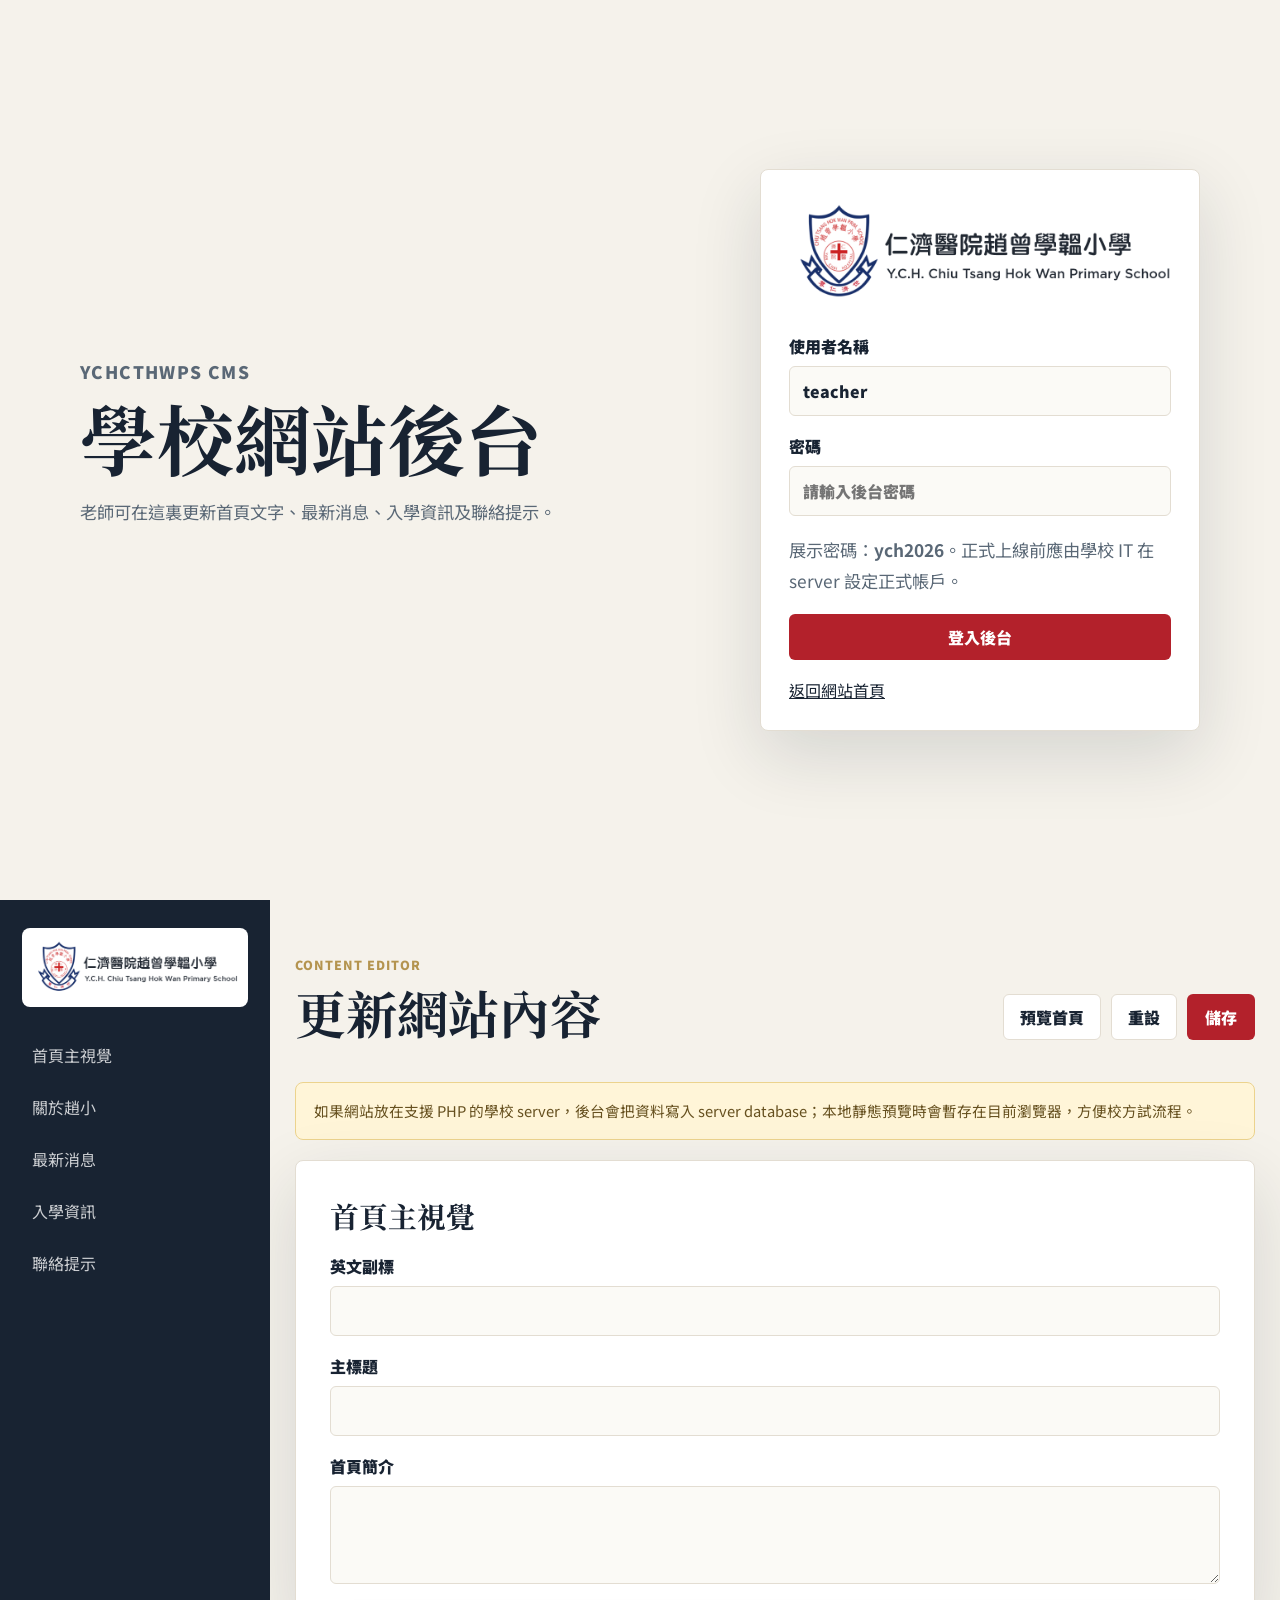
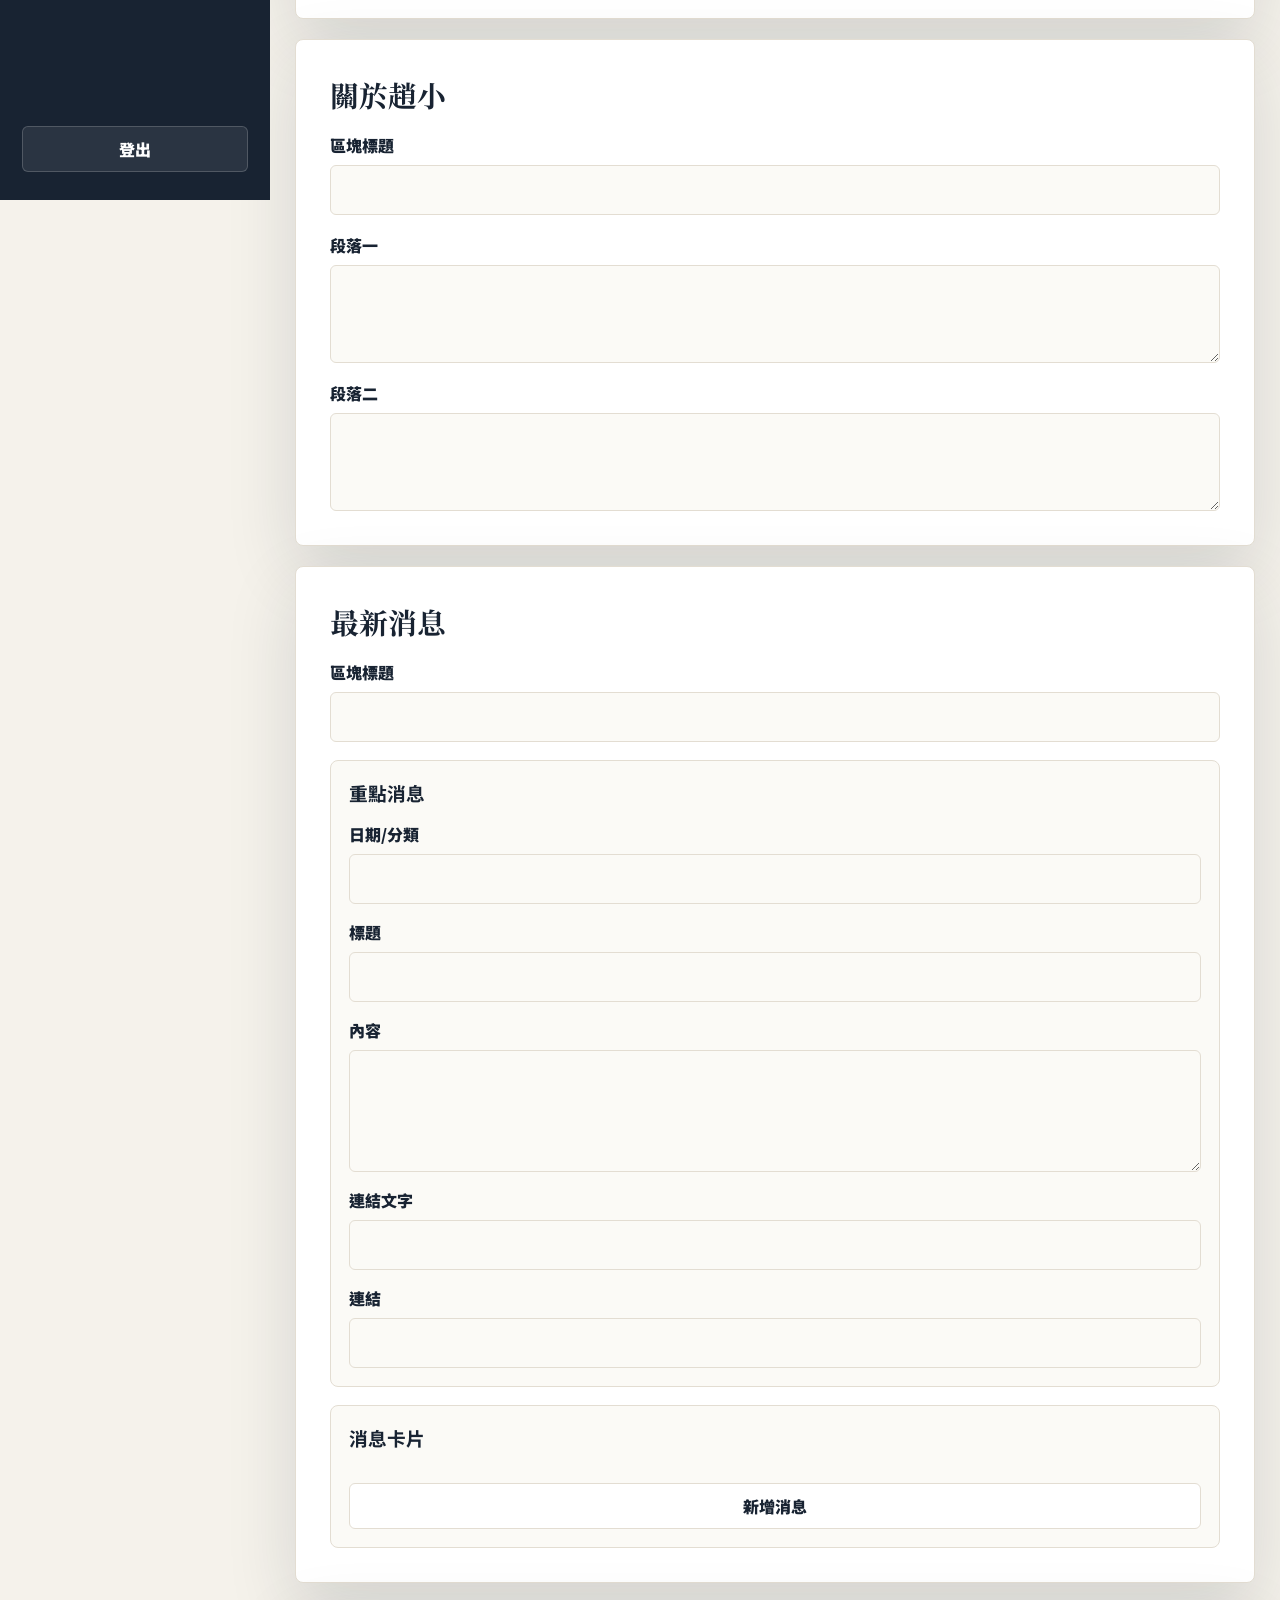
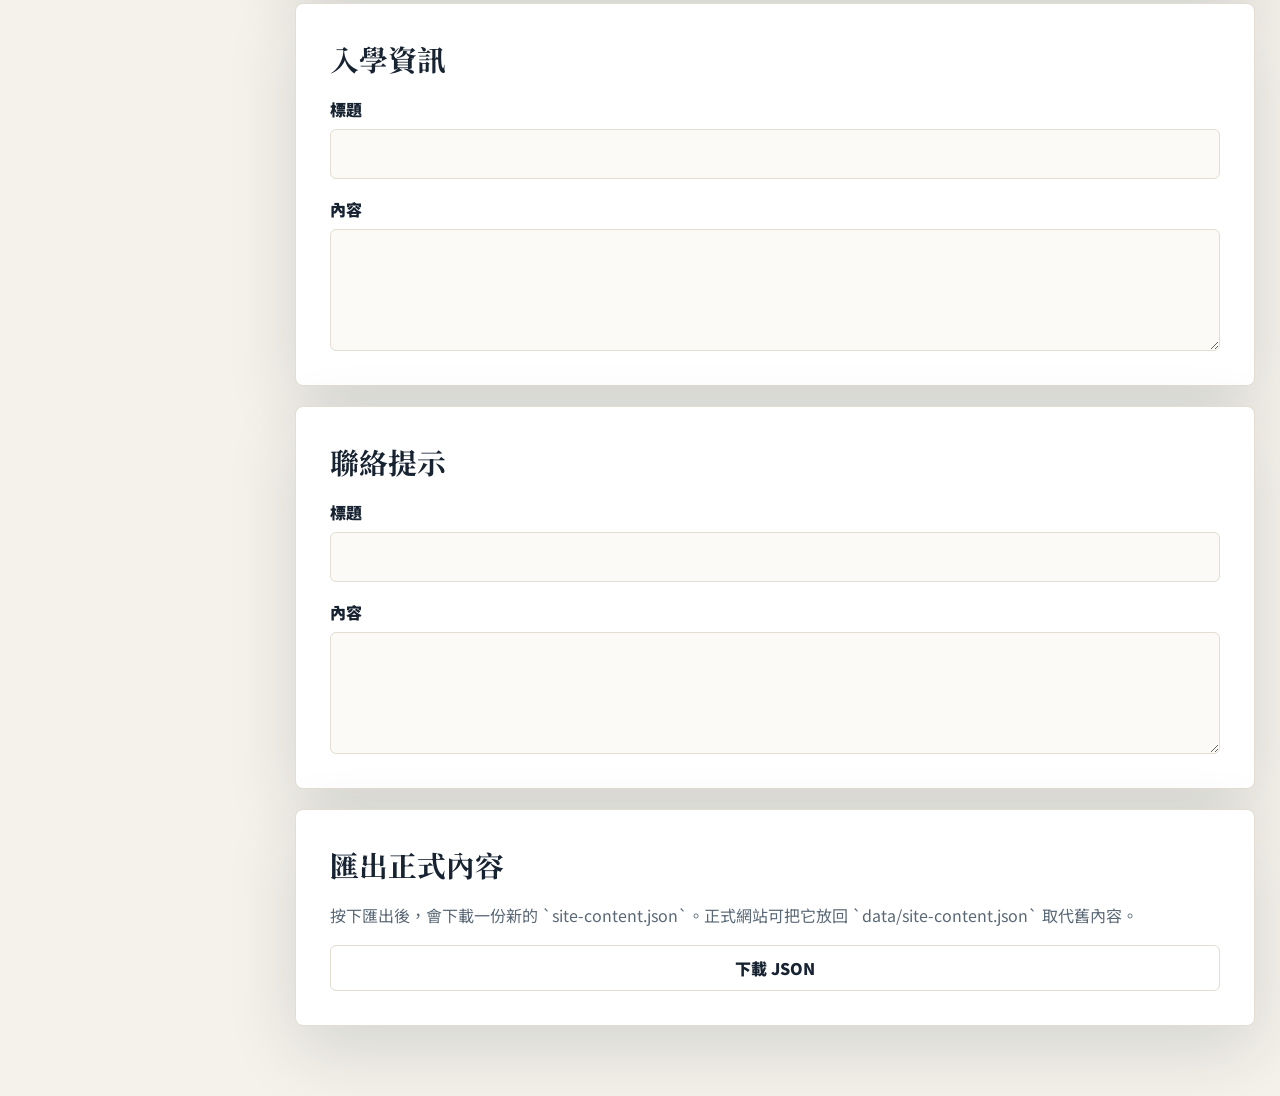
==== admin.html @ 71e0ae83 "Add server-backed CMS and official school imagery" ====
<!doctype html>
<html lang="zh-Hant-HK">
  <head>
    <meta charset="utf-8">
    <meta name="viewport" content="width=device-width, initial-scale=1">
    <title>網站後台 | 仁濟醫院趙曾學韞小學</title>
    <link rel="preconnect" href="https://fonts.googleapis.com">
    <link rel="preconnect" href="https://fonts.gstatic.com" crossorigin>
    <link href="https://fonts.googleapis.com/css2?family=Noto+Sans+HK:wght@400;500;700;900&family=Noto+Serif+HK:wght@700;900&display=swap" rel="stylesheet">
    <link rel="stylesheet" href="admin.css">
  </head>
  <body>
    <main class="admin-shell">
      <section class="login-panel" data-login-panel>
        <div>
          <p class="kicker">YCHCTHWPS CMS</p>
          <h1>學校網站後台</h1>
          <p>老師可在這裏更新首頁文字、最新消息、入學資訊及聯絡提示。</p>
        </div>

        <form class="login-card" data-login-form>
          <img src="assets/school-logo.png" alt="仁濟醫院趙曾學韞小學校徽">
          <label>
            使用者名稱
            <input name="username" autocomplete="username" value="teacher" required>
          </label>
          <label>
            密碼
            <input name="password" type="password" autocomplete="current-password" placeholder="請輸入後台密碼" required>
          </label>
          <p class="hint">展示密碼：<strong>ych2026</strong>。正式上線前應由學校 IT 在 server 設定正式帳戶。</p>
          <p class="error" data-login-error hidden>登入資料不正確。</p>
          <button type="submit">登入後台</button>
          <a href="index.html">返回網站首頁</a>
        </form>
      </section>

      <section class="dashboard" data-dashboard hidden>
        <aside class="sidebar">
          <img src="assets/school-logo.png" alt="仁濟醫院趙曾學韞小學校徽">
          <nav aria-label="後台分區">
            <a href="#hero">首頁主視覺</a>
            <a href="#about">關於趙小</a>
            <a href="#news">最新消息</a>
            <a href="#admission">入學資訊</a>
            <a href="#contact">聯絡提示</a>
          </nav>
          <button type="button" class="ghost" data-logout>登出</button>
        </aside>

        <form class="editor" data-editor-form>
          <header class="editor-header">
            <div>
              <p class="kicker">Content Editor</p>
              <h1>更新網站內容</h1>
            </div>
            <div class="header-actions">
              <a class="outline" href="index.html" target="_blank" rel="noreferrer">預覽首頁</a>
              <button type="button" class="outline" data-reset>重設</button>
              <button type="submit">儲存</button>
            </div>
          </header>

          <p class="notice" data-mode-notice>如果網站放在支援 PHP 的學校 server，後台會把資料寫入 server database；本地靜態預覽時會暫存在目前瀏覽器，方便校方試流程。</p>

          <section class="panel" id="hero">
            <h2>首頁主視覺</h2>
            <label>英文副標<input name="hero.eyebrow"></label>
            <label>主標題<input name="hero.title"></label>
            <label>首頁簡介<textarea name="hero.copy" rows="3"></textarea></label>
          </section>

          <section class="panel" id="about">
            <h2>關於趙小</h2>
            <label>區塊標題<input name="about.heading"></label>
            <label>段落一<textarea name="about.paragraph1" rows="3"></textarea></label>
            <label>段落二<textarea name="about.paragraph2" rows="3"></textarea></label>
          </section>

          <section class="panel" id="news">
            <h2>最新消息</h2>
            <label>區塊標題<input name="news.heading"></label>
            <div class="subpanel">
              <h3>重點消息</h3>
              <label>日期/分類<input name="news.featured.date"></label>
              <label>標題<input name="news.featured.title"></label>
              <label>內容<textarea name="news.featured.copy" rows="4"></textarea></label>
              <label>連結文字<input name="news.featured.linkLabel"></label>
              <label>連結<input name="news.featured.linkHref"></label>
            </div>
            <div class="subpanel">
              <h3>消息卡片</h3>
              <div class="news-editor" data-news-editor></div>
              <button type="button" class="outline" data-add-news>新增消息</button>
            </div>
          </section>

          <section class="panel" id="admission">
            <h2>入學資訊</h2>
            <label>標題<input name="admission.heading"></label>
            <label>內容<textarea name="admission.copy" rows="4"></textarea></label>
          </section>

          <section class="panel" id="contact">
            <h2>聯絡提示</h2>
            <label>標題<input name="contact.heading"></label>
            <label>內容<textarea name="contact.copy" rows="4"></textarea></label>
          </section>

          <section class="panel export-panel">
            <h2>匯出正式內容</h2>
            <p>按下匯出後，會下載一份新的 `site-content.json`。正式網站可把它放回 `data/site-content.json` 取代舊內容。</p>
            <button type="button" class="outline" data-export>下載 JSON</button>
          </section>
        </form>
      </section>
    </main>

    <div class="toast" data-toast hidden>已儲存內容。</div>

    <script src="content-manager.js"></script>
    <script src="admin.js"></script>
  </body>
</html>
---- admin.css ----
:root {
  --ink: #182332;
  --ink-soft: #5a6876;
  --paper: #f5f2eb;
  --surface: #ffffff;
  --line: #e3ddd2;
  --crimson: #b3212b;
  --gold: #b4944f;
  --green: #217568;
  --shadow: 0 24px 70px rgba(24, 35, 50, 0.14);
}

* {
  box-sizing: border-box;
}

body {
  margin: 0;
  color: var(--ink);
  background: var(--paper);
  font-family: "Noto Sans HK", sans-serif;
}

a {
  color: inherit;
}

button,
input,
textarea {
  font: inherit;
}

button {
  min-height: 46px;
  padding: 11px 18px;
  color: white;
  background: var(--crimson);
  border: 0;
  border-radius: 6px;
  font-weight: 900;
  cursor: pointer;
}

.outline,
.ghost {
  min-height: 44px;
  display: inline-flex;
  align-items: center;
  justify-content: center;
  padding: 10px 16px;
  color: var(--ink);
  background: white;
  border: 1px solid var(--line);
  border-radius: 6px;
  font-weight: 900;
  text-decoration: none;
}

.ghost {
  width: 100%;
}

.admin-shell {
  min-height: 100svh;
}

.login-panel {
  min-height: 100svh;
  display: grid;
  grid-template-columns: 1fr minmax(320px, 440px);
  gap: clamp(28px, 7vw, 96px);
  align-items: center;
  width: min(1120px, calc(100vw - 40px));
  margin: 0 auto;
}

.kicker {
  margin: 0 0 10px;
  color: var(--gold);
  font-size: 0.78rem;
  font-weight: 900;
  letter-spacing: 0.08em;
  text-transform: uppercase;
}

h1,
h2 {
  margin: 0;
  font-family: "Noto Serif HK", serif;
  letter-spacing: 0;
}

.login-panel h1 {
  font-size: clamp(2.7rem, 6vw, 5.4rem);
  line-height: 1.06;
}

.login-panel p {
  max-width: 620px;
  color: var(--ink-soft);
  font-size: 1.08rem;
  line-height: 1.8;
}

.login-card,
.panel {
  background: var(--surface);
  border: 1px solid var(--line);
  border-radius: 8px;
  box-shadow: var(--shadow);
}

.login-card {
  display: grid;
  gap: 18px;
  padding: 28px;
}

.login-card img {
  width: 100%;
  margin-bottom: 8px;
}

label {
  display: grid;
  gap: 8px;
  color: var(--ink);
  font-weight: 900;
}

input,
textarea {
  width: 100%;
  padding: 12px 13px;
  color: var(--ink);
  background: #fbfaf6;
  border: 1px solid var(--line);
  border-radius: 6px;
  outline: none;
}

input:focus,
textarea:focus {
  border-color: var(--green);
  box-shadow: 0 0 0 3px rgba(33, 117, 104, 0.12);
}

textarea {
  resize: vertical;
}

.hint,
.error,
.notice {
  margin: 0;
  font-size: 0.92rem;
  line-height: 1.6;
}

.hint {
  color: var(--ink-soft);
}

.error {
  color: var(--crimson);
  font-weight: 900;
}

.dashboard {
  display: grid;
  grid-template-columns: 270px 1fr;
  min-height: 100svh;
}

.sidebar {
  position: sticky;
  top: 0;
  height: 100svh;
  display: flex;
  flex-direction: column;
  gap: 24px;
  padding: 28px 22px;
  background: var(--ink);
  color: white;
}

.sidebar img {
  width: 100%;
  padding: 10px;
  background: white;
  border-radius: 8px;
}

.sidebar nav {
  display: grid;
  gap: 4px;
}

.sidebar a {
  padding: 12px 10px;
  color: rgba(255, 255, 255, 0.78);
  text-decoration: none;
  border-radius: 6px;
}

.sidebar a:hover {
  color: white;
  background: rgba(255, 255, 255, 0.08);
}

.sidebar .ghost {
  margin-top: auto;
  color: white;
  background: rgba(255, 255, 255, 0.08);
  border-color: rgba(255, 255, 255, 0.18);
}

.editor {
  display: grid;
  gap: 20px;
  width: min(1020px, calc(100vw - 320px));
  margin: 0 auto;
  padding: 34px 0 70px;
}

.editor-header {
  display: flex;
  justify-content: space-between;
  gap: 20px;
  align-items: end;
  padding: 22px 0;
}

.editor-header h1 {
  font-size: clamp(2.1rem, 4vw, 3.7rem);
  line-height: 1.1;
}

.header-actions {
  display: flex;
  flex-wrap: wrap;
  gap: 10px;
}

.notice {
  padding: 16px 18px;
  color: #66501f;
  background: #fff5d8;
  border: 1px solid #ecd38d;
  border-radius: 8px;
}

.panel {
  display: grid;
  gap: 18px;
  padding: clamp(22px, 4vw, 34px);
}

.panel h2 {
  font-size: 1.8rem;
}

.subpanel {
  display: grid;
  gap: 16px;
  padding: 18px;
  background: #fbfaf6;
  border: 1px solid var(--line);
  border-radius: 8px;
}

.subpanel h3 {
  margin: 0;
}

.news-editor {
  display: grid;
  gap: 14px;
}

.news-item-editor {
  display: grid;
  grid-template-columns: 0.6fr 1fr auto;
  gap: 12px;
  align-items: start;
  padding: 14px;
  background: white;
  border: 1px solid var(--line);
  border-radius: 8px;
}

.news-item-editor label:nth-child(3) {
  grid-column: 1 / 3;
}

.remove-news {
  min-width: 44px;
  padding-inline: 13px;
  background: var(--ink);
}

.export-panel p {
  margin: 0;
  color: var(--ink-soft);
}

.toast {
  position: fixed;
  right: 20px;
  bottom: 20px;
  z-index: 20;
  padding: 12px 16px;
  color: white;
  background: var(--green);
  border-radius: 6px;
  box-shadow: var(--shadow);
  font-weight: 900;
}

@media (max-width: 860px) {
  .login-panel,
  .dashboard {
    grid-template-columns: 1fr;
  }

  .login-panel {
    padding: 40px 0;
  }

  .sidebar {
    position: static;
    height: auto;
  }

  .sidebar img {
    max-width: 300px;
  }

  .editor {
    width: min(100vw - 28px, 1020px);
    padding-top: 18px;
  }

  .editor-header,
  .header-actions {
    flex-direction: column;
    align-items: stretch;
  }

  .news-item-editor {
    grid-template-columns: 1fr;
  }

  .news-item-editor label:nth-child(3) {
    grid-column: auto;
  }
}
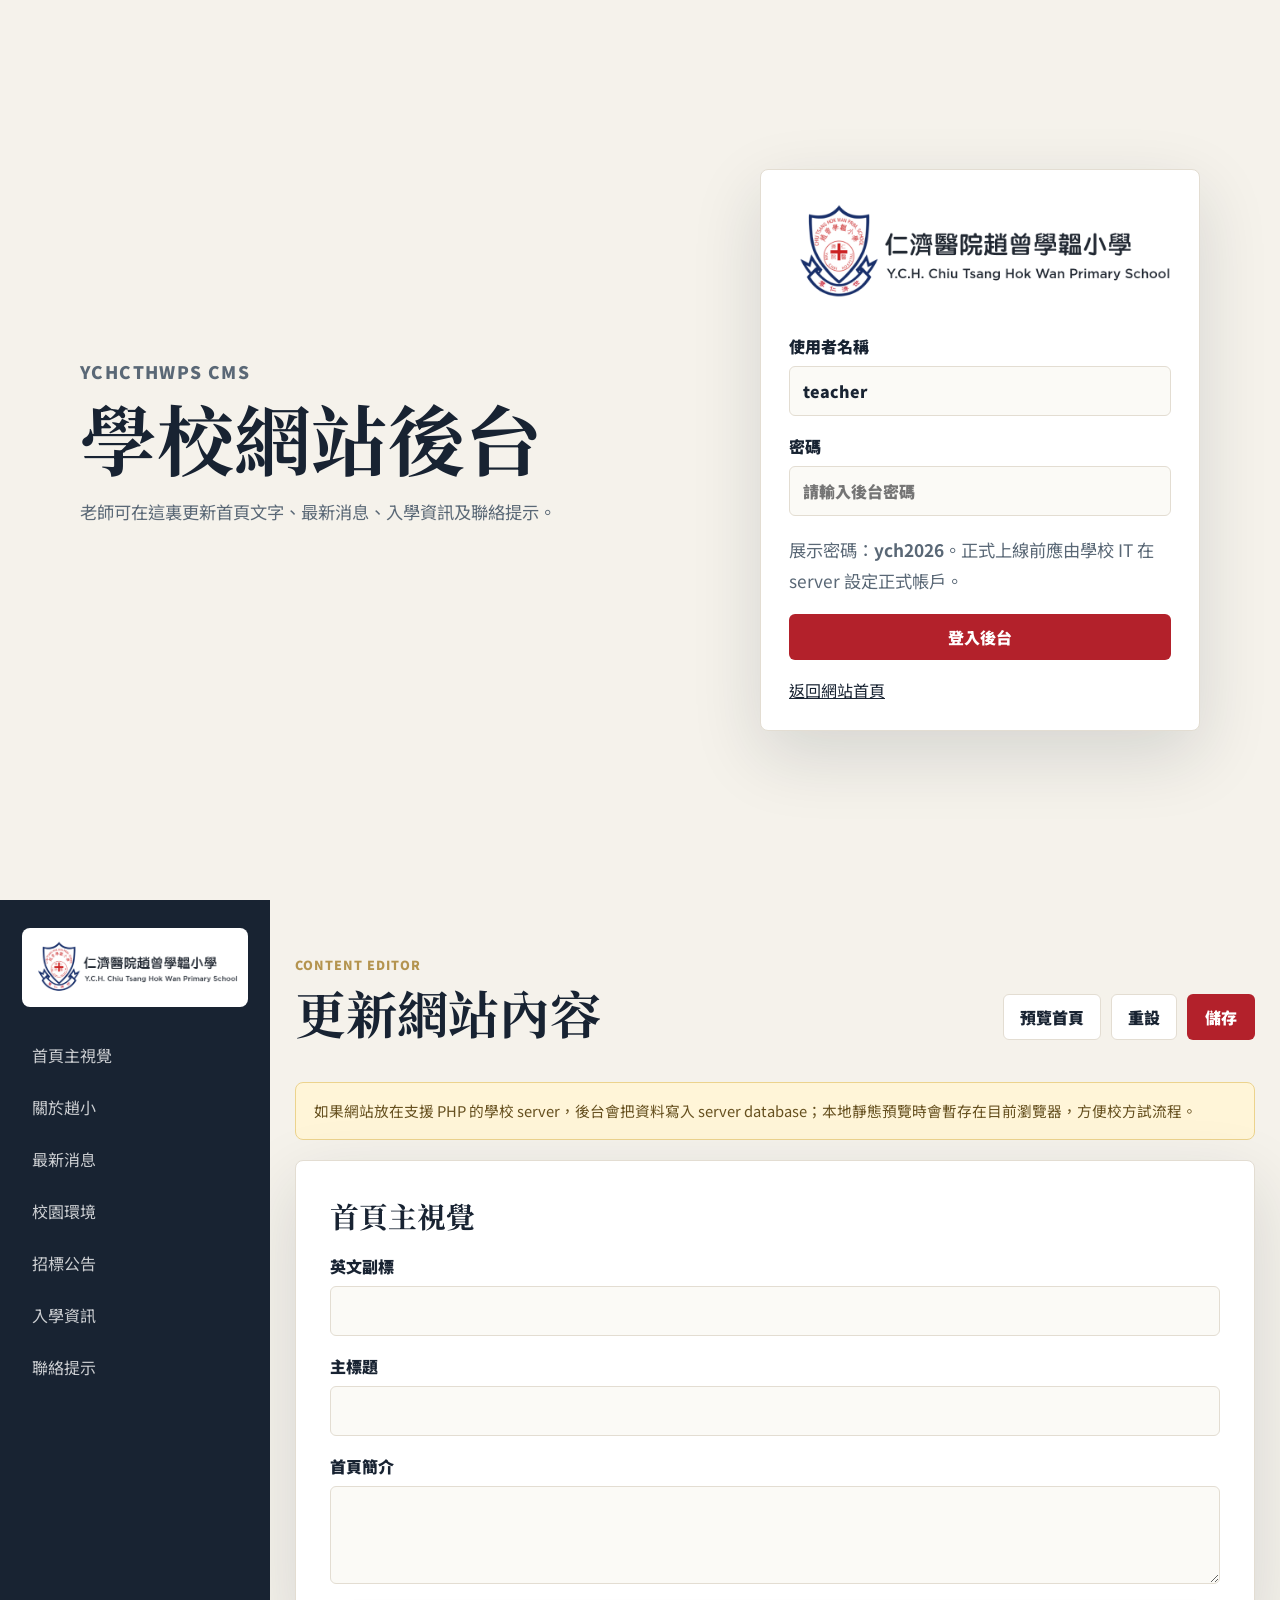
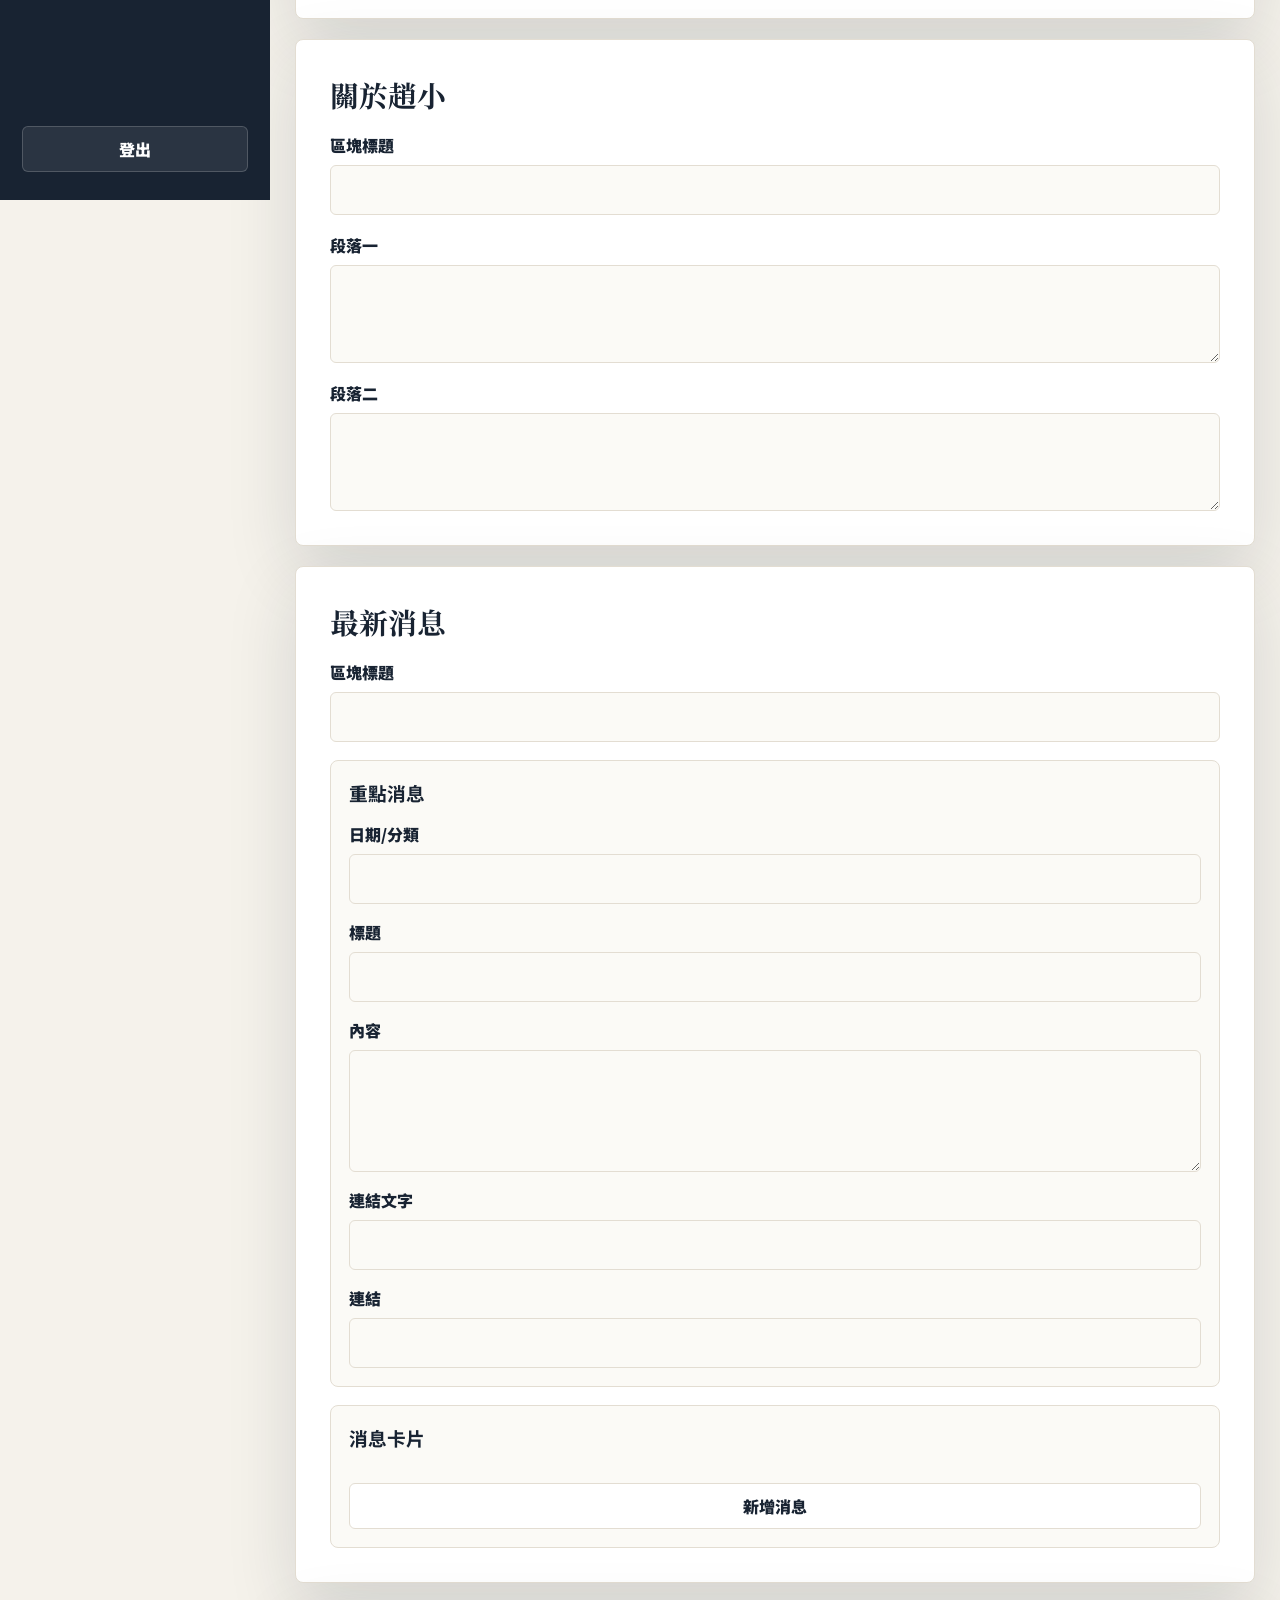
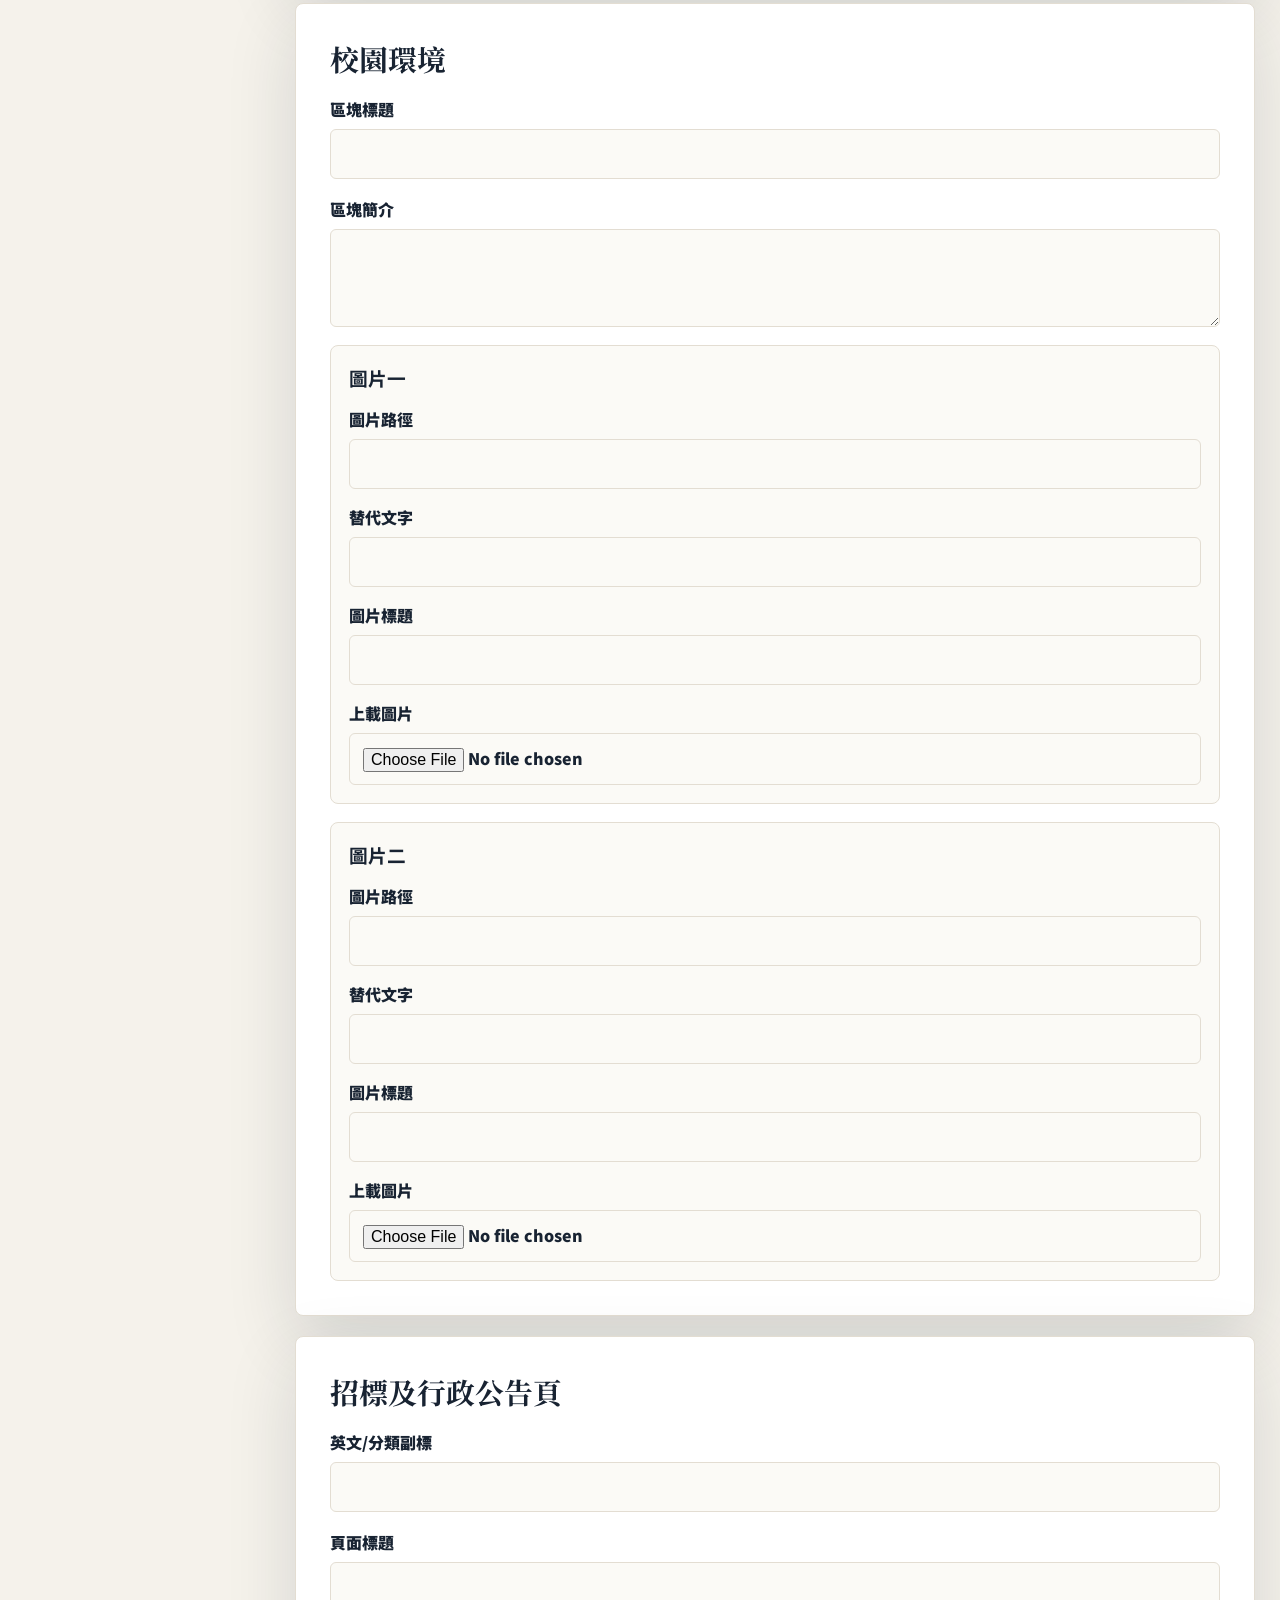
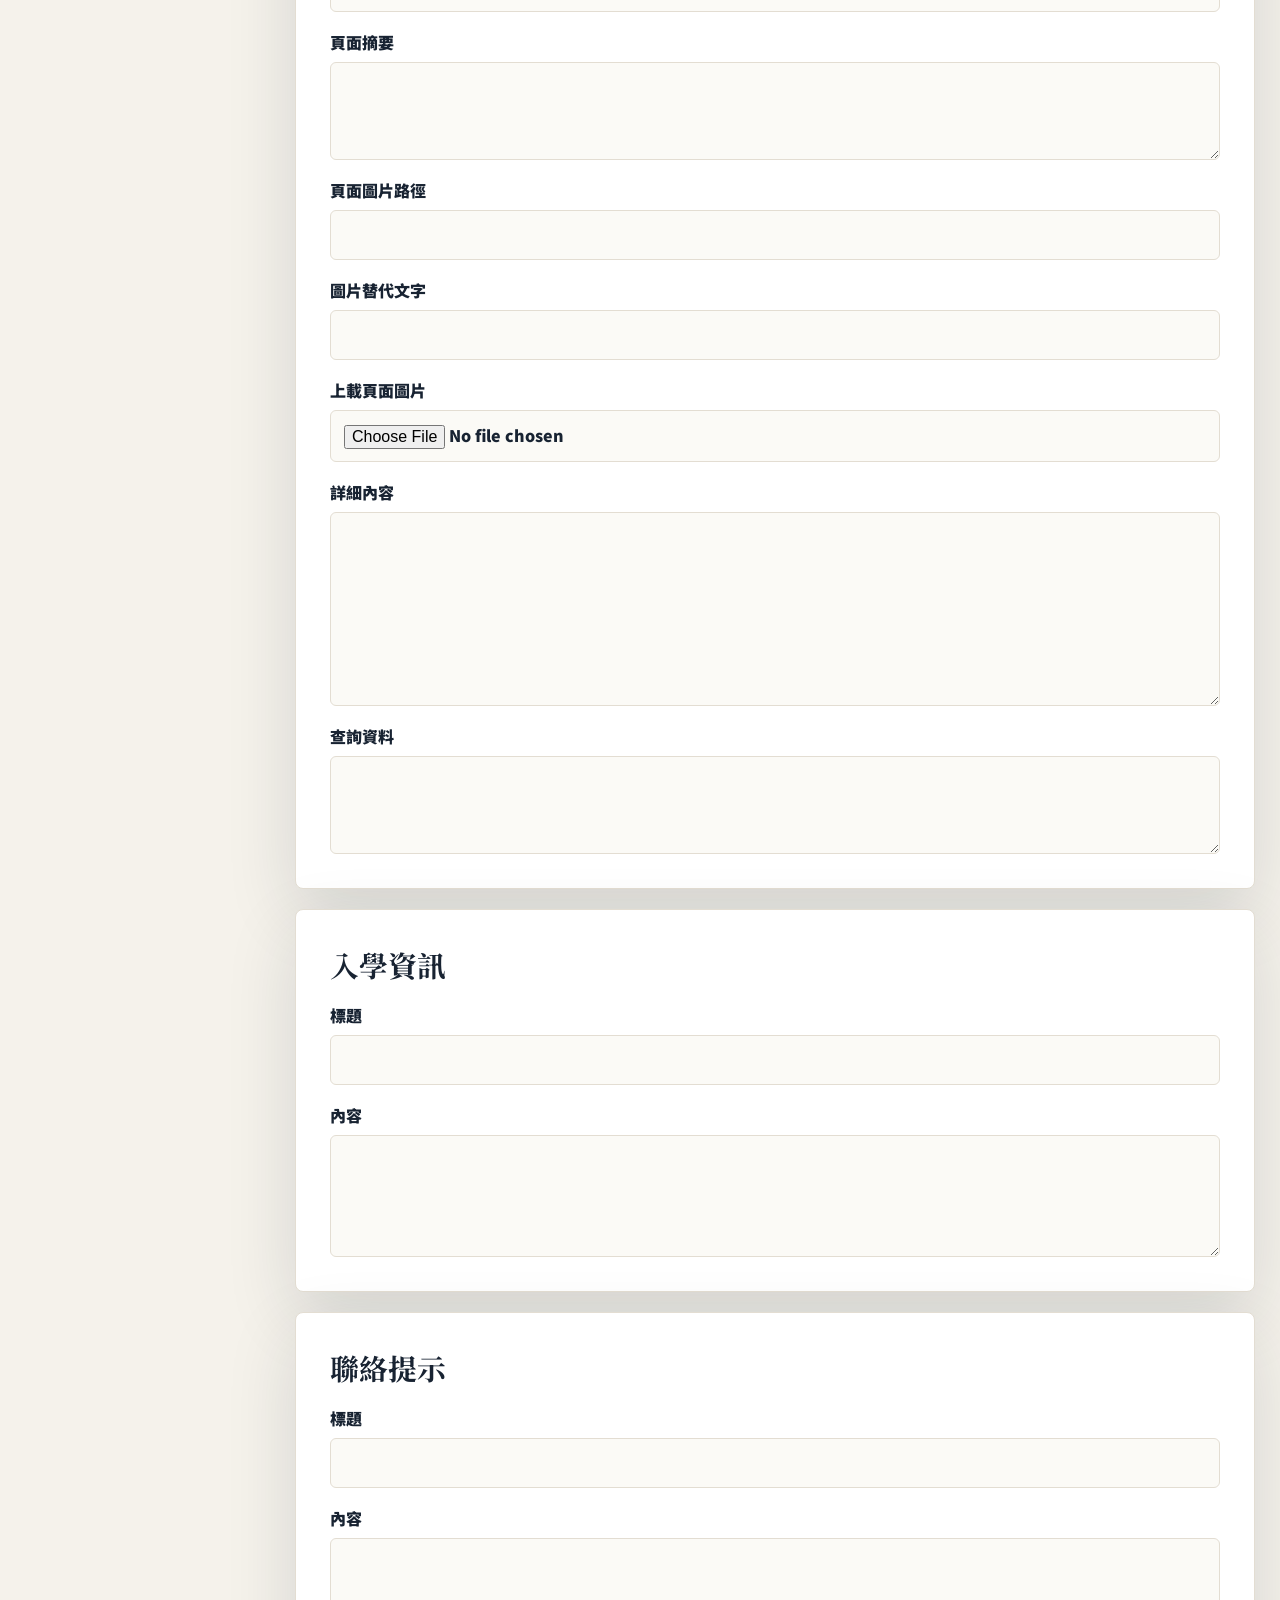
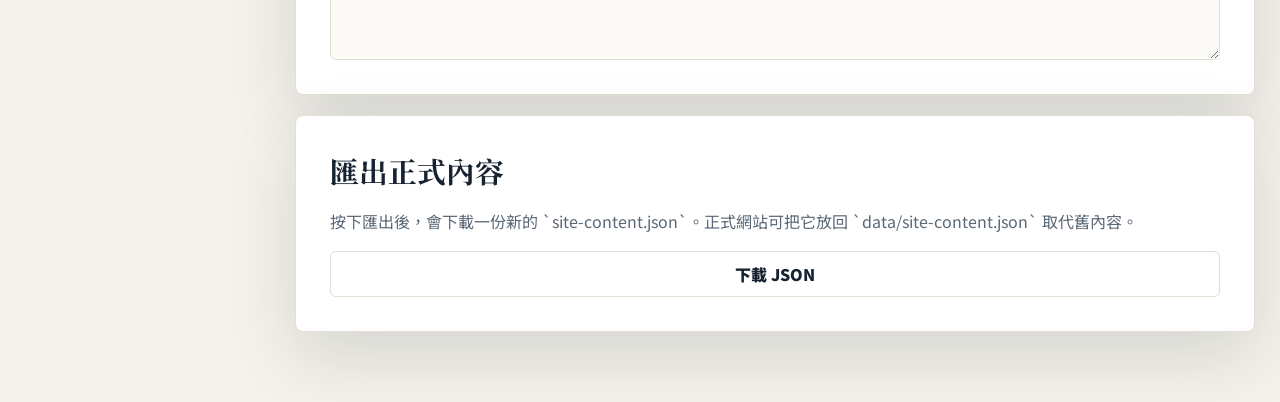
==== commit 57f7137f: "Refine public content, campus gallery, and tender page" ====
--- a/admin.html
+++ b/admin.html
@@ -42,6 +42,8 @@
             <a href="#hero">首頁主視覺</a>
             <a href="#about">關於趙小</a>
             <a href="#news">最新消息</a>
+            <a href="#campus">校園環境</a>
+            <a href="#tender">招標公告</a>
             <a href="#admission">入學資訊</a>
             <a href="#contact">聯絡提示</a>
           </nav>
@@ -95,6 +97,38 @@
             </div>
           </section>
 
+          <section class="panel" id="campus">
+            <h2>校園環境</h2>
+            <label>區塊標題<input name="campus.heading"></label>
+            <label>區塊簡介<textarea name="campus.copy" rows="3"></textarea></label>
+            <div class="subpanel">
+              <h3>圖片一</h3>
+              <label>圖片路徑<input name="campus.images.0.src"></label>
+              <label>替代文字<input name="campus.images.0.alt"></label>
+              <label>圖片標題<input name="campus.images.0.title"></label>
+              <label>上載圖片<input type="file" accept="image/*" data-image-upload data-image-target="campus.images.0.src"></label>
+            </div>
+            <div class="subpanel">
+              <h3>圖片二</h3>
+              <label>圖片路徑<input name="campus.images.1.src"></label>
+              <label>替代文字<input name="campus.images.1.alt"></label>
+              <label>圖片標題<input name="campus.images.1.title"></label>
+              <label>上載圖片<input type="file" accept="image/*" data-image-upload data-image-target="campus.images.1.src"></label>
+            </div>
+          </section>
+
+          <section class="panel" id="tender">
+            <h2>招標及行政公告頁</h2>
+            <label>英文/分類副標<input name="tender.eyebrow"></label>
+            <label>頁面標題<input name="tender.title"></label>
+            <label>頁面摘要<textarea name="tender.summary" rows="3"></textarea></label>
+            <label>頁面圖片路徑<input name="tender.image"></label>
+            <label>圖片替代文字<input name="tender.imageAlt"></label>
+            <label>上載頁面圖片<input type="file" accept="image/*" data-image-upload data-image-target="tender.image"></label>
+            <label>詳細內容<textarea name="tender.content" rows="7"></textarea></label>
+            <label>查詢資料<textarea name="tender.contact" rows="3"></textarea></label>
+          </section>
+
           <section class="panel" id="admission">
             <h2>入學資訊</h2>
             <label>標題<input name="admission.heading"></label>
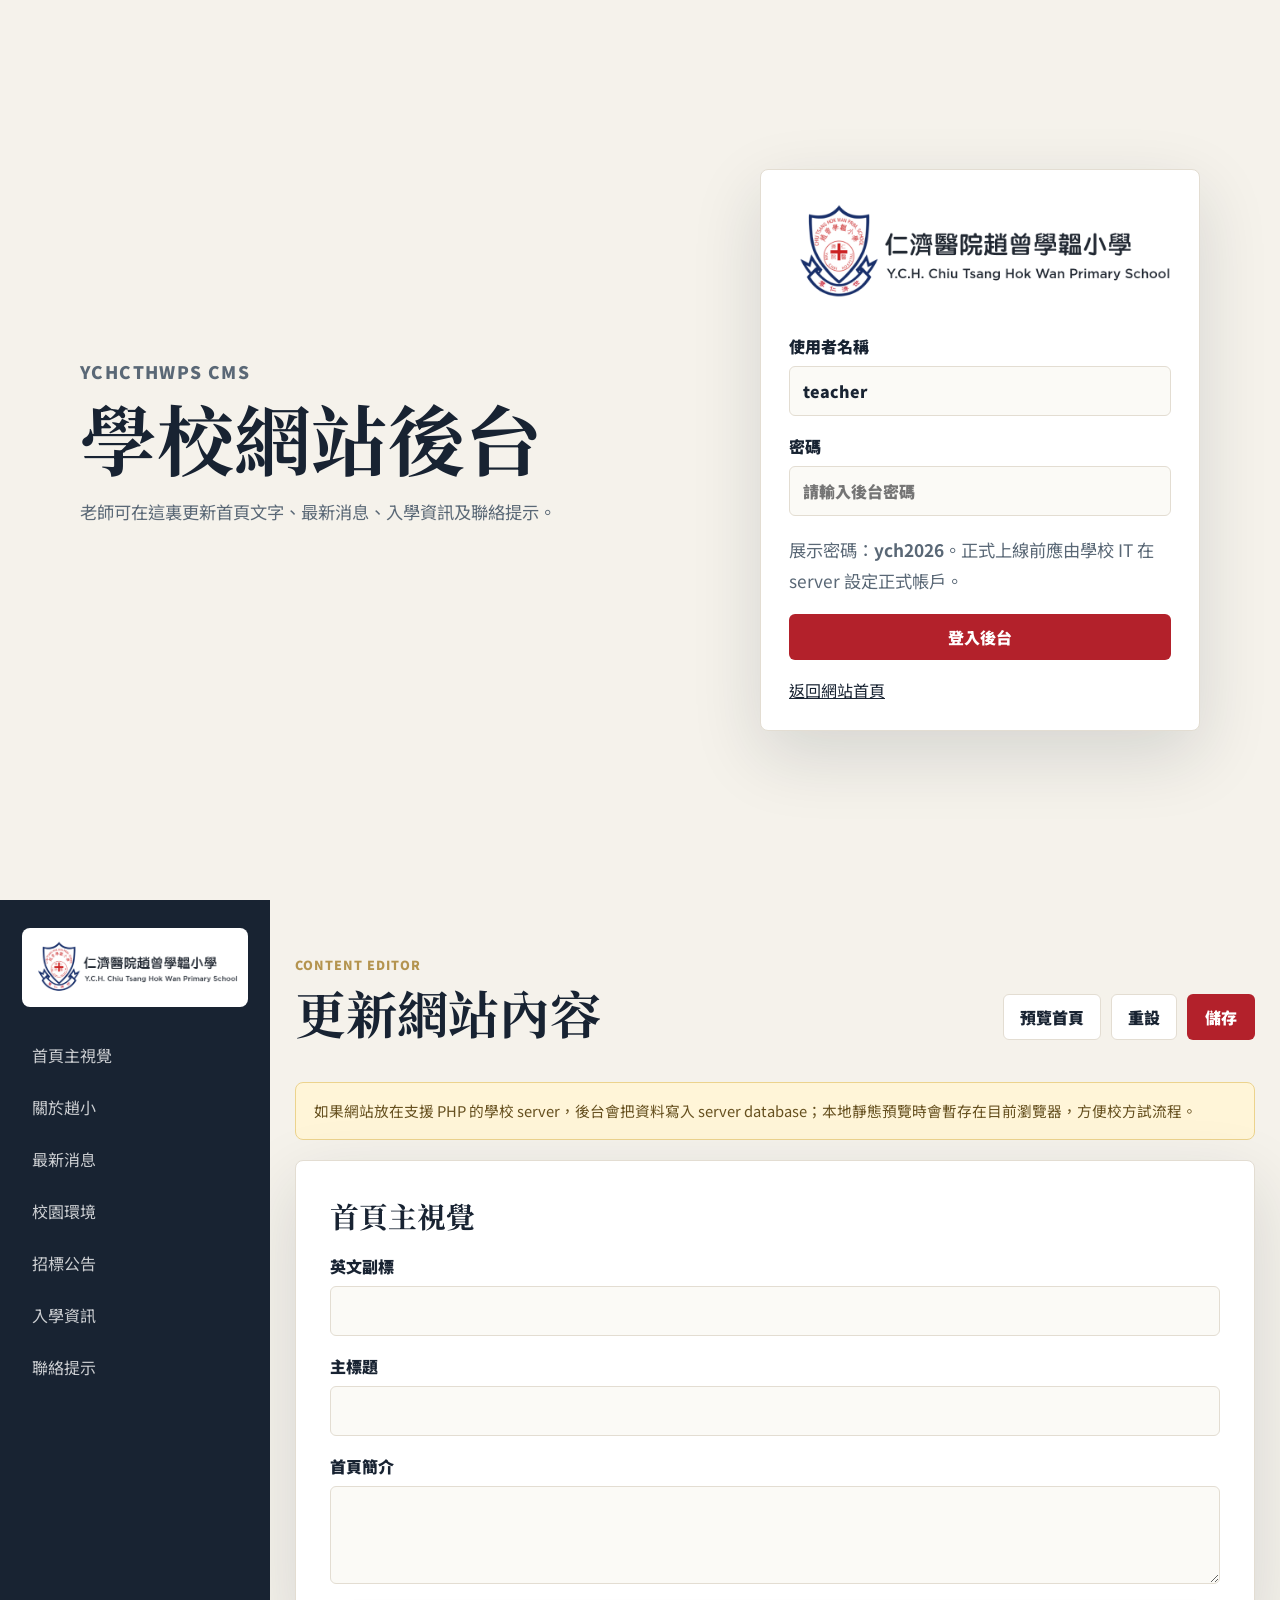
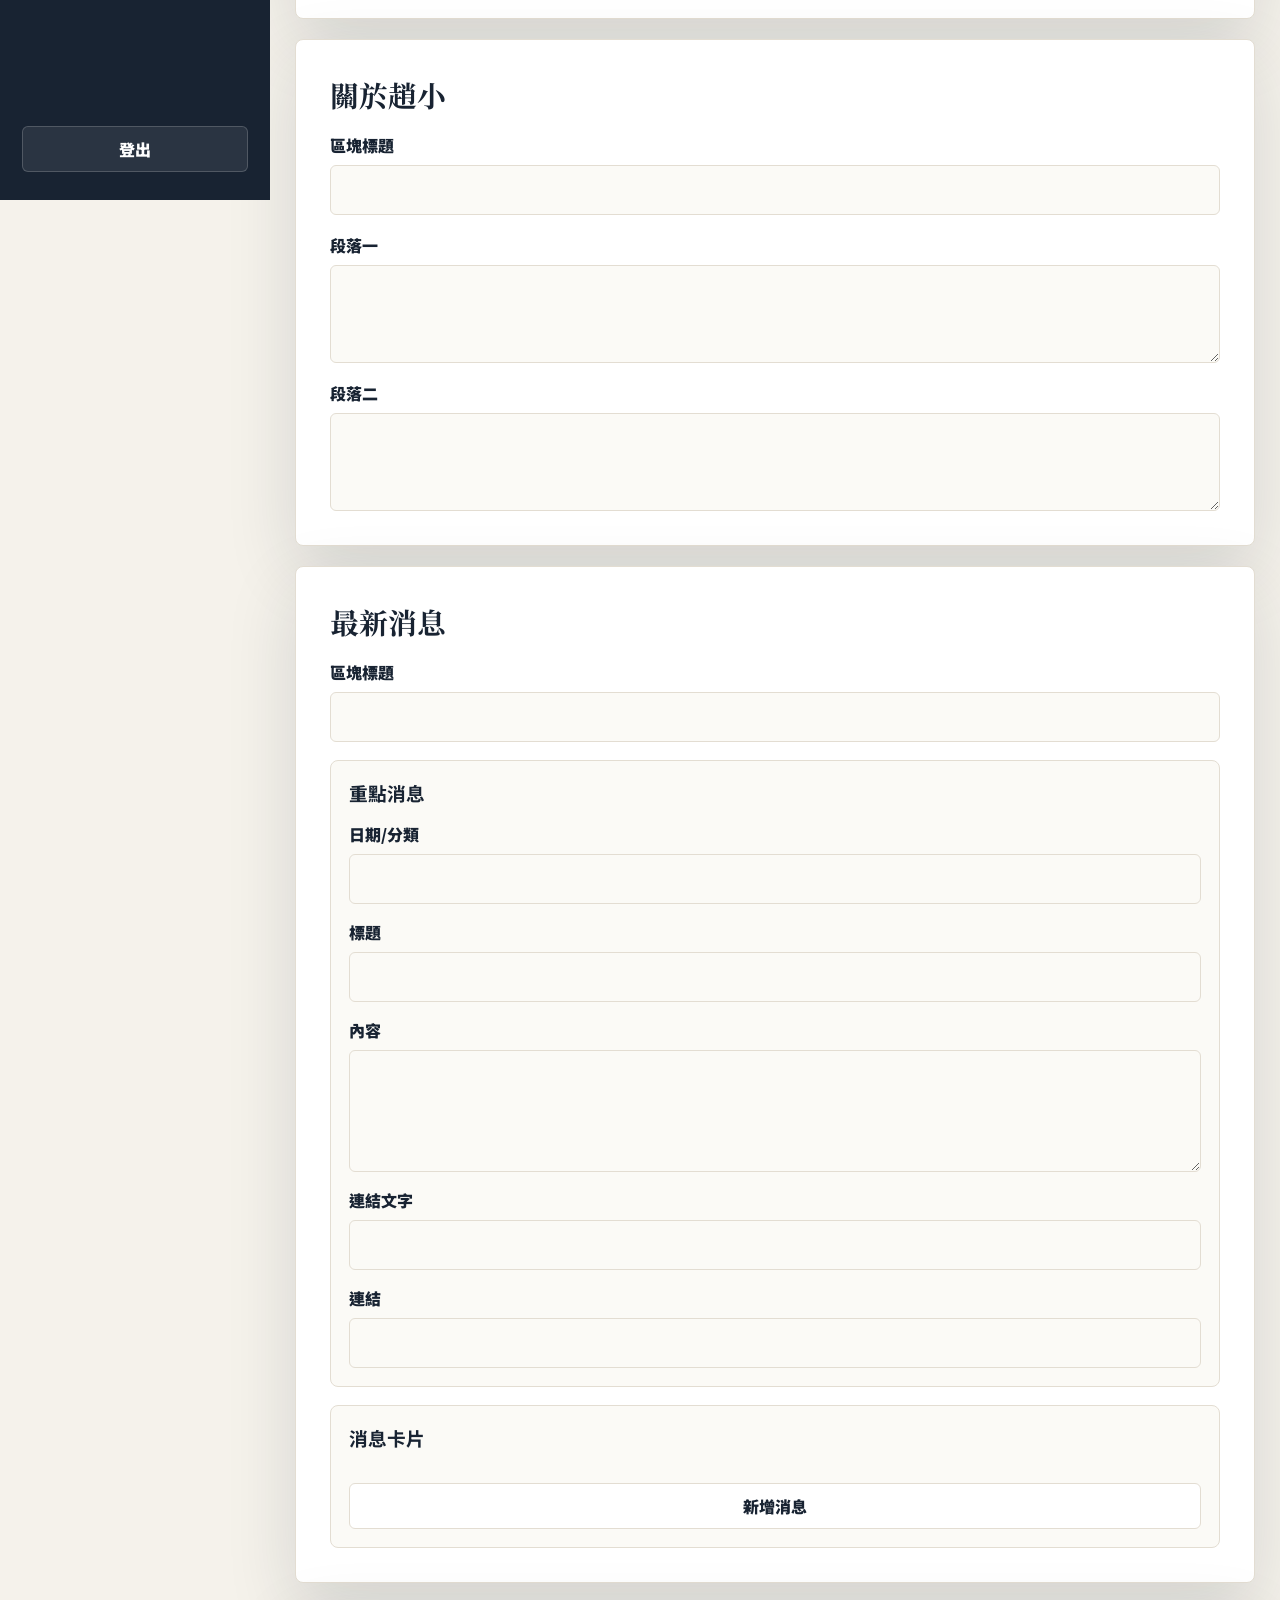
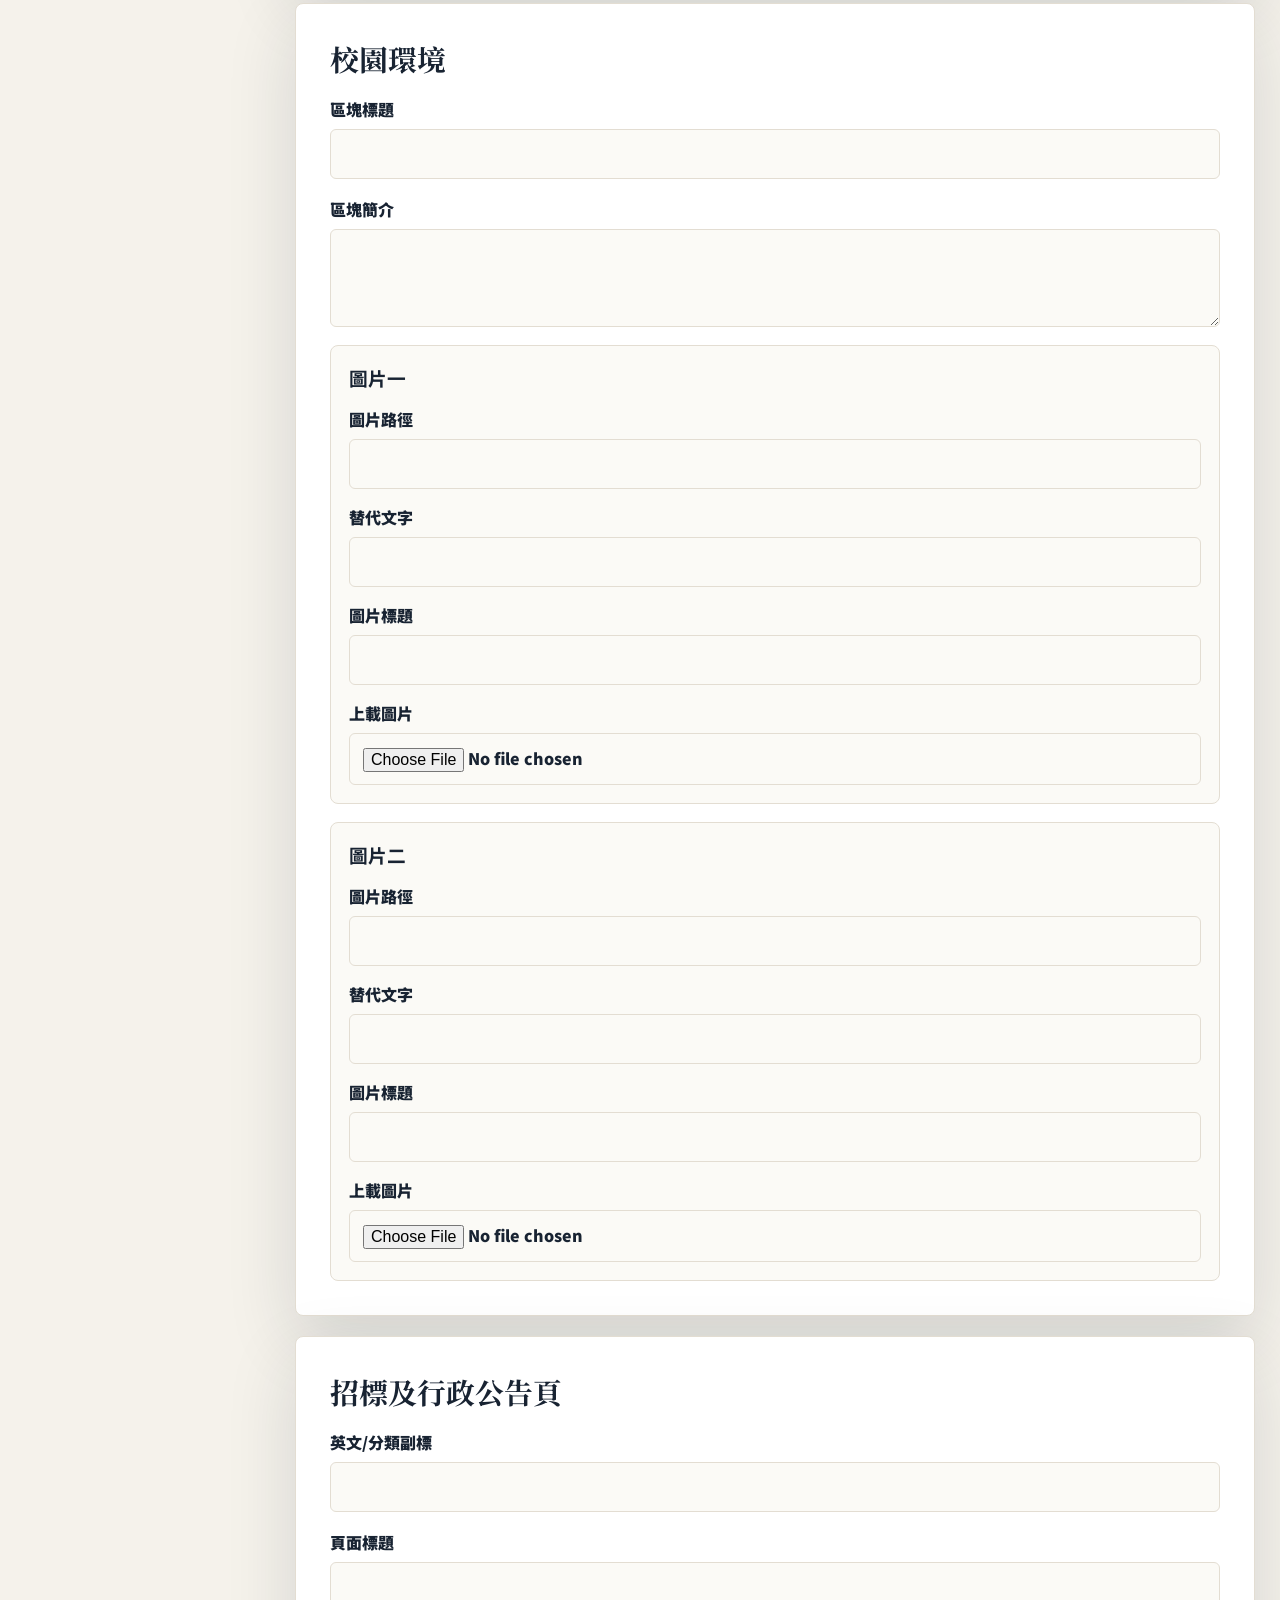
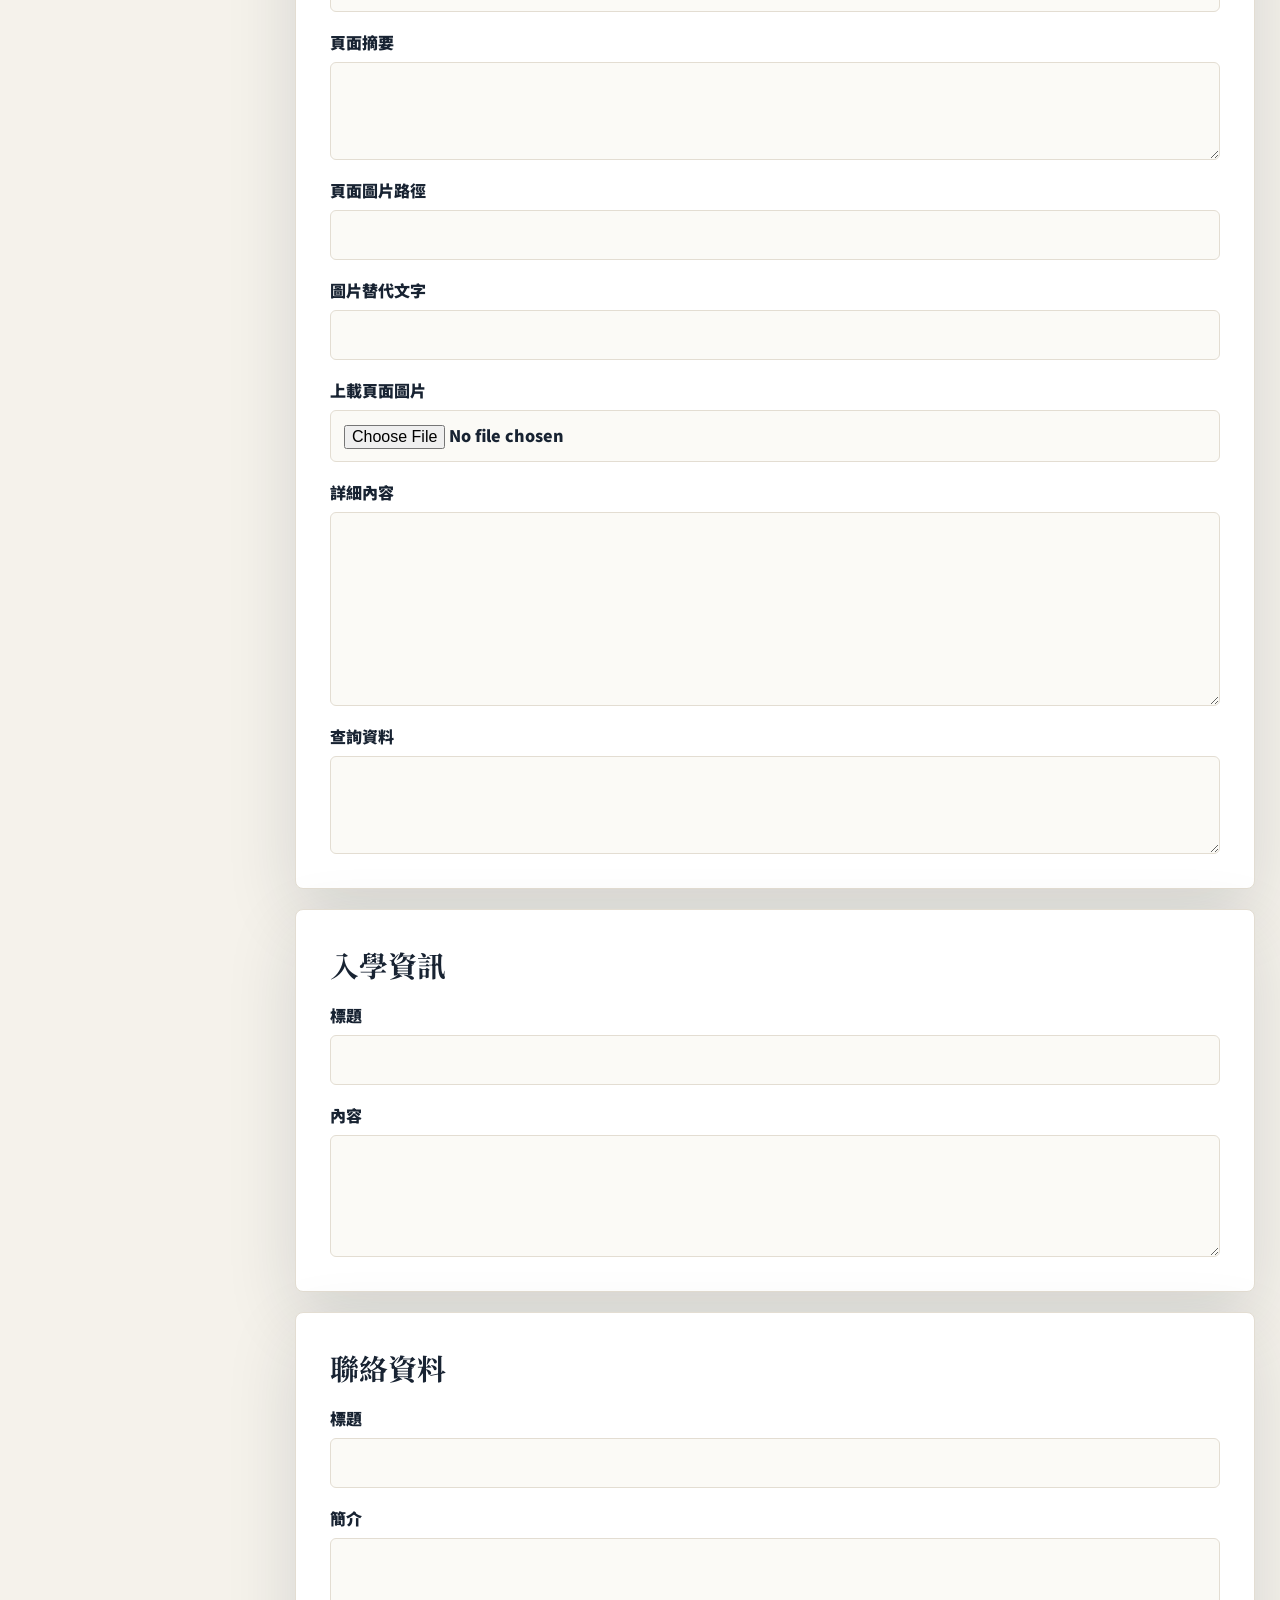
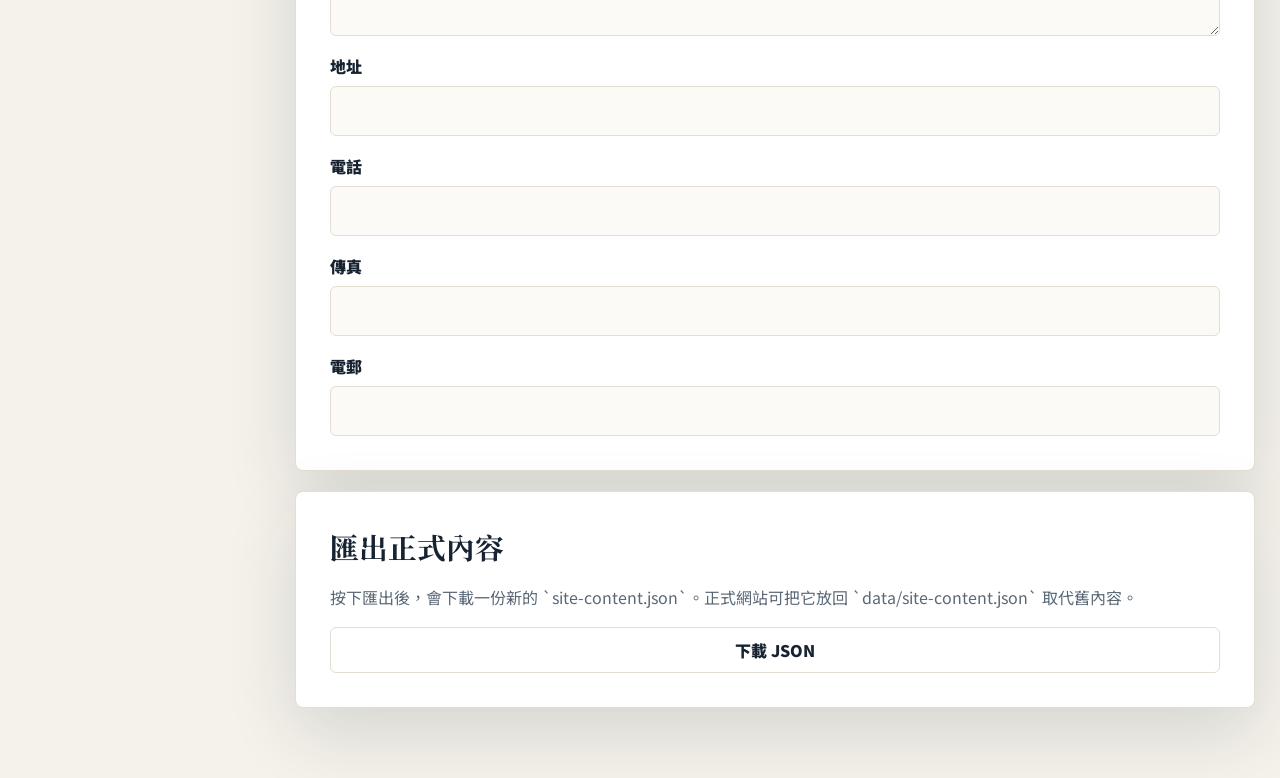
==== commit e61f7b53: "Add editable school contact details" ====
--- a/admin.html
+++ b/admin.html
@@ -136,9 +136,13 @@
           </section>
 
           <section class="panel" id="contact">
-            <h2>聯絡提示</h2>
+            <h2>聯絡資料</h2>
             <label>標題<input name="contact.heading"></label>
-            <label>內容<textarea name="contact.copy" rows="4"></textarea></label>
+            <label>簡介<textarea name="contact.copy" rows="3"></textarea></label>
+            <label>地址<input name="contact.address"></label>
+            <label>電話<input name="contact.phone"></label>
+            <label>傳真<input name="contact.fax"></label>
+            <label>電郵<input name="contact.email"></label>
           </section>
 
           <section class="panel export-panel">
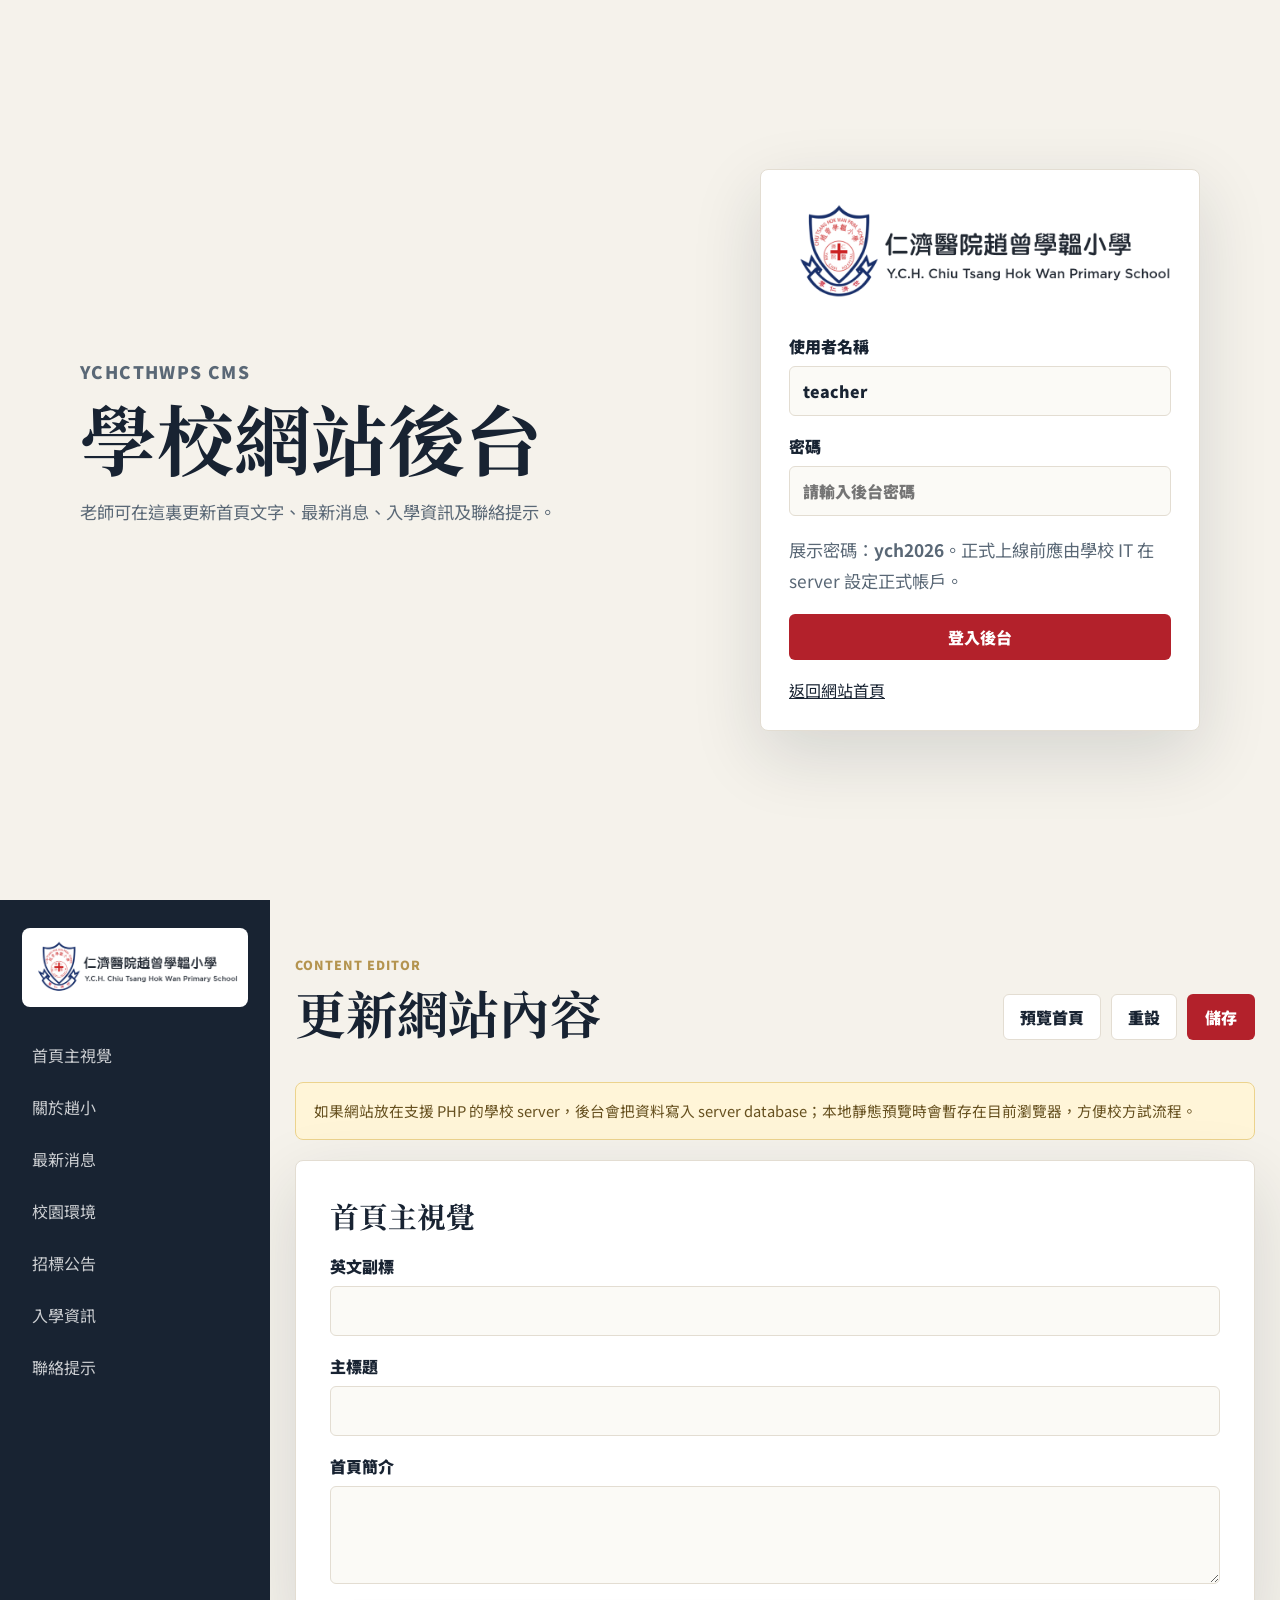
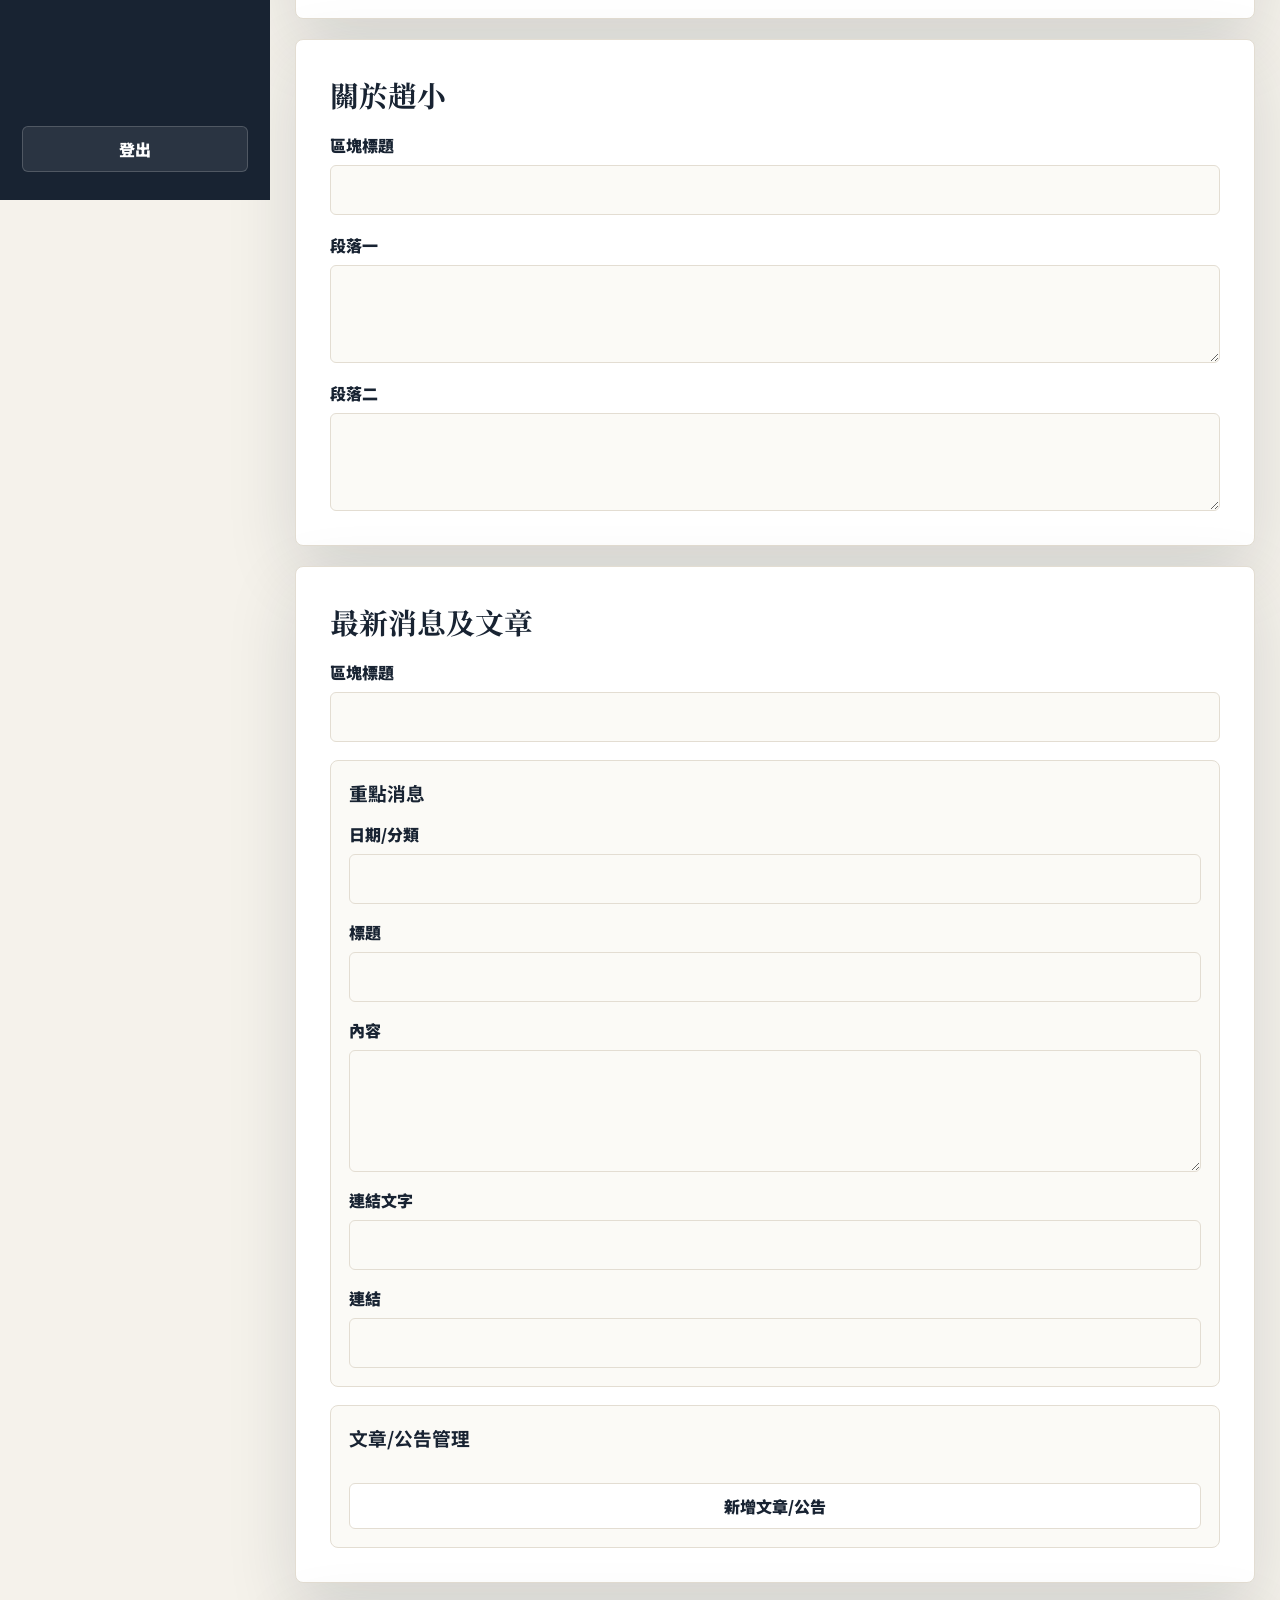
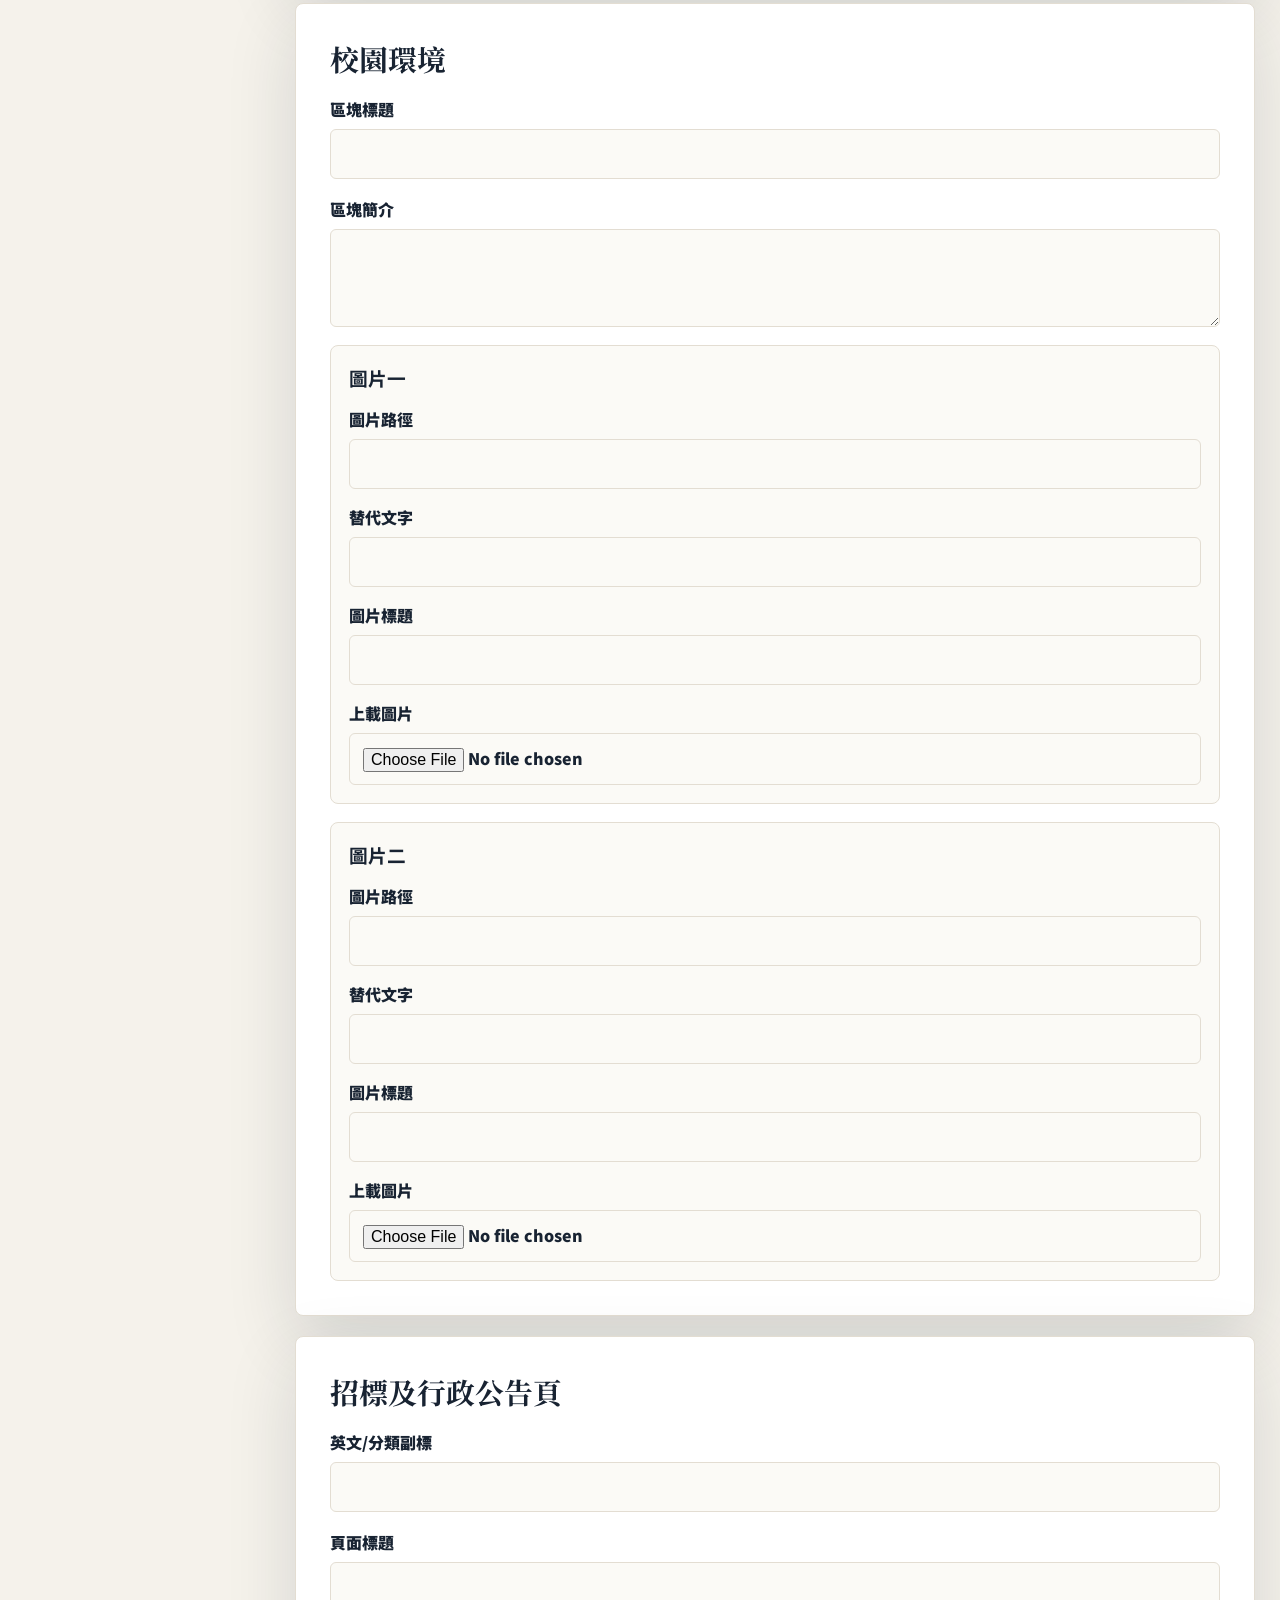
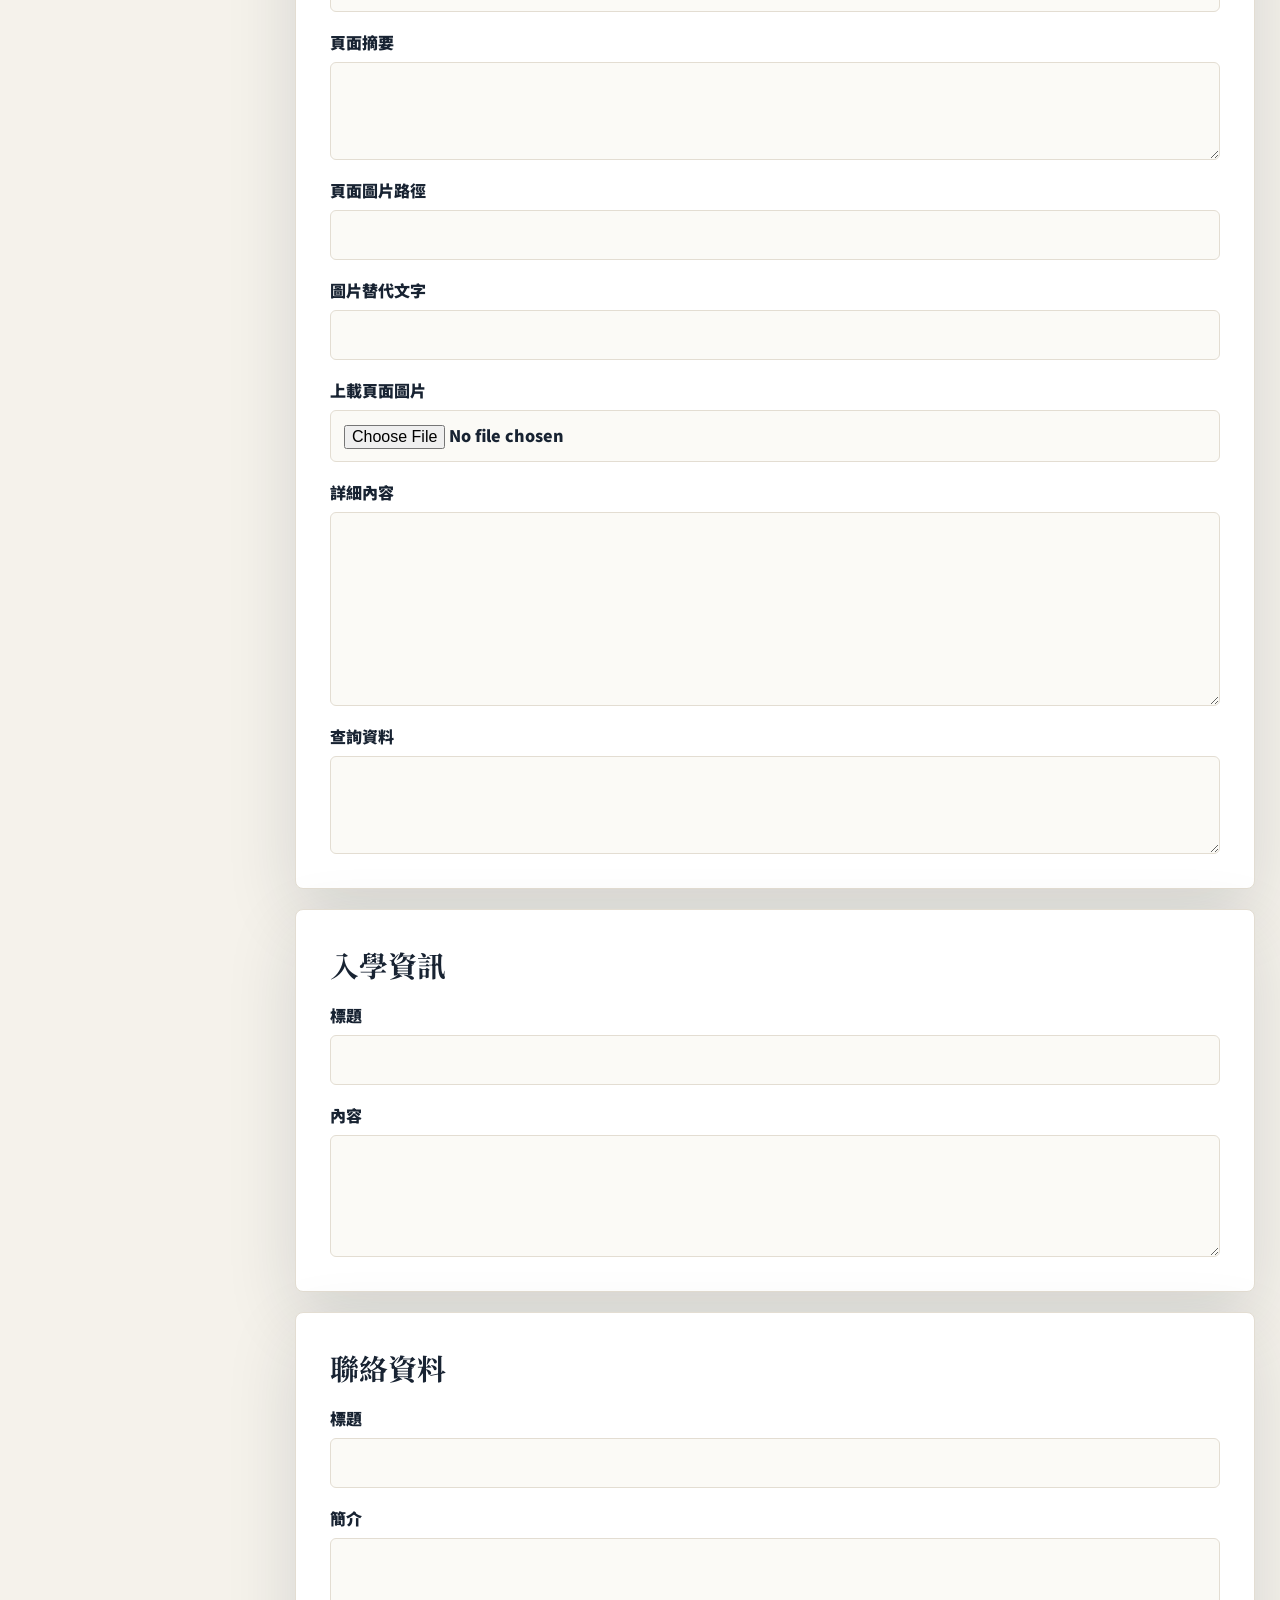
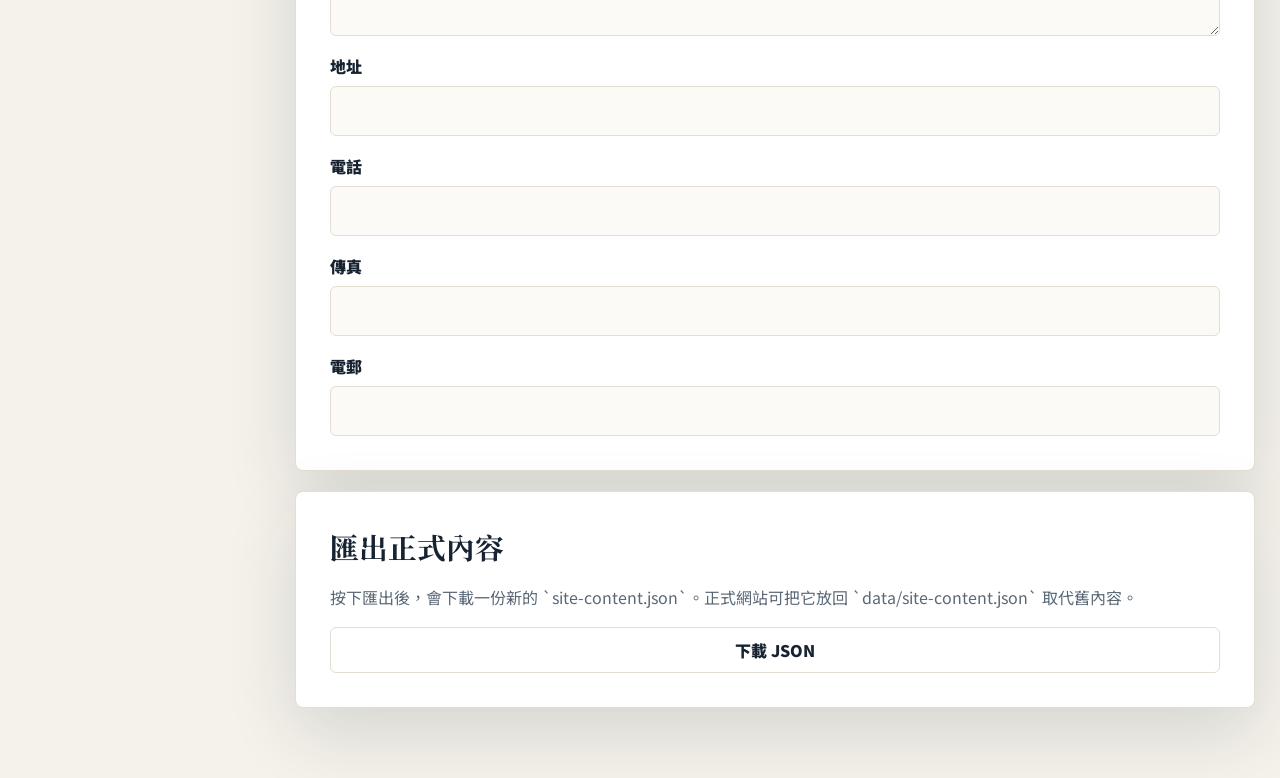
==== commit 803d6359: "Add article and notice management" ====
--- a/admin.html
+++ b/admin.html
@@ -80,7 +80,7 @@
           </section>
 
           <section class="panel" id="news">
-            <h2>最新消息</h2>
+            <h2>最新消息及文章</h2>
             <label>區塊標題<input name="news.heading"></label>
             <div class="subpanel">
               <h3>重點消息</h3>
@@ -91,9 +91,9 @@
               <label>連結<input name="news.featured.linkHref"></label>
             </div>
             <div class="subpanel">
-              <h3>消息卡片</h3>
+              <h3>文章/公告管理</h3>
               <div class="news-editor" data-news-editor></div>
-              <button type="button" class="outline" data-add-news>新增消息</button>
+              <button type="button" class="outline" data-add-news>新增文章/公告</button>
             </div>
           </section>
 
@@ -156,7 +156,7 @@
 
     <div class="toast" data-toast hidden>已儲存內容。</div>
 
-    <script src="content-manager.js"></script>
-    <script src="admin.js"></script>
+    <script src="content-manager.js?v=20260611a"></script>
+    <script src="admin.js?v=20260611a"></script>
   </body>
 </html>
--- a/admin.css
+++ b/admin.css
@@ -27,6 +27,7 @@
 
 button,
 input,
+select,
 textarea {
   font: inherit;
 }
@@ -130,6 +131,7 @@
 }
 
 input,
+select,
 textarea {
   width: 100%;
   padding: 12px 13px;
@@ -141,6 +143,7 @@
 }
 
 input:focus,
+select:focus,
 textarea:focus {
   border-color: var(--green);
   box-shadow: 0 0 0 3px rgba(33, 117, 104, 0.12);
@@ -281,7 +284,7 @@
 
 .news-item-editor {
   display: grid;
-  grid-template-columns: 0.6fr 1fr auto;
+  grid-template-columns: repeat(3, 1fr) auto;
   gap: 12px;
   align-items: start;
   padding: 14px;
@@ -290,8 +293,23 @@
   border-radius: 8px;
 }
 
-.news-item-editor label:nth-child(3) {
-  grid-column: 1 / 3;
+.news-item-editor .full-row {
+  grid-column: 1 / 4;
+}
+
+.checkbox-label {
+  min-height: 48px;
+  display: flex;
+  align-items: center;
+  gap: 10px;
+  padding: 12px 13px;
+  background: #fbfaf6;
+  border: 1px solid var(--line);
+  border-radius: 6px;
+}
+
+.checkbox-label input {
+  width: auto;
 }
 
 .remove-news {
@@ -352,7 +370,7 @@
     grid-template-columns: 1fr;
   }
 
-  .news-item-editor label:nth-child(3) {
+  .news-item-editor .full-row {
     grid-column: auto;
   }
 }
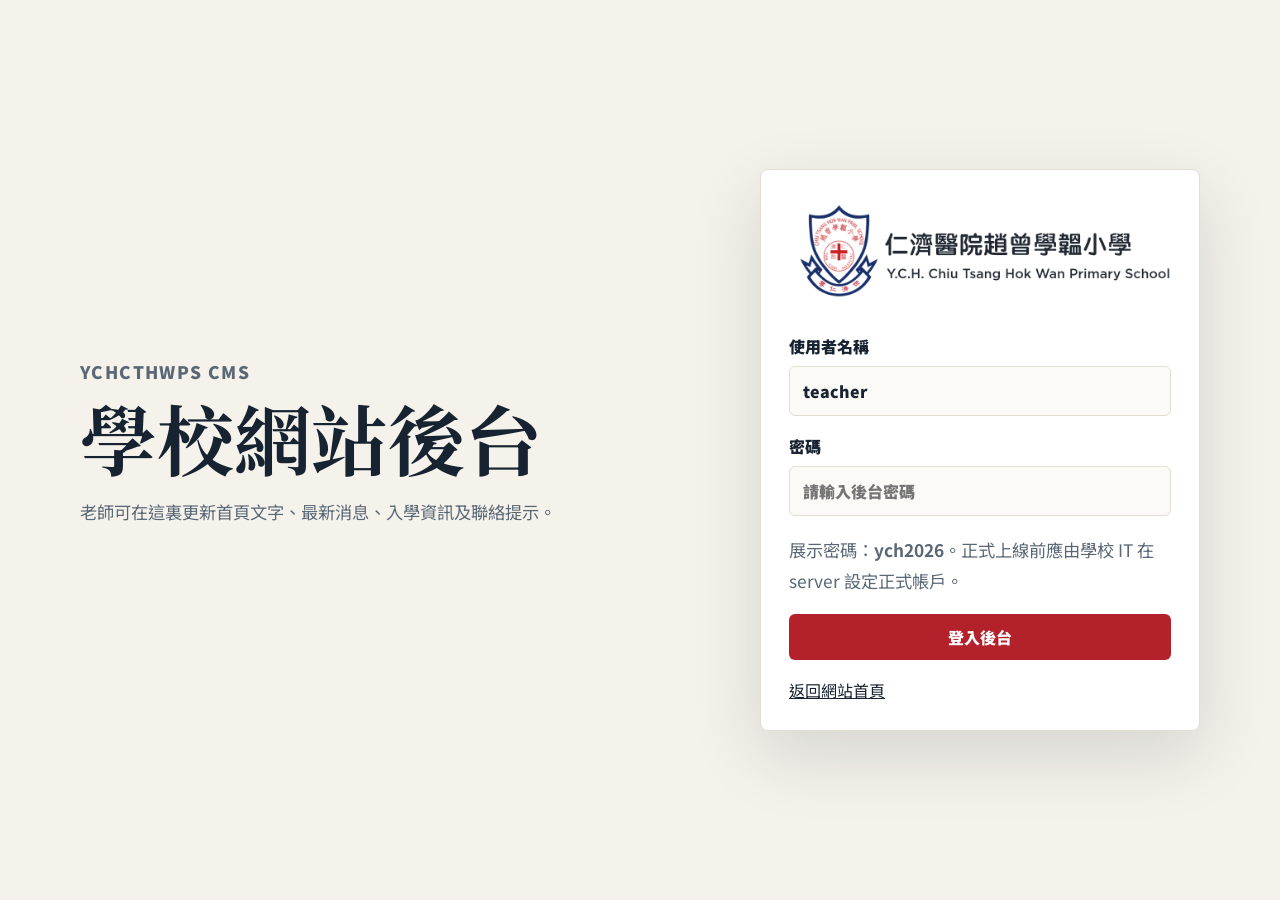
==== commit 30283705: "Improve admin login and logout state" ====
--- a/admin.html
+++ b/admin.html
@@ -59,6 +59,7 @@
             <div class="header-actions">
               <a class="outline" href="index.html" target="_blank" rel="noreferrer">預覽首頁</a>
               <button type="button" class="outline" data-reset>重設</button>
+              <button type="button" class="outline" data-logout>登出</button>
               <button type="submit">儲存</button>
             </div>
           </header>
--- a/admin.css
+++ b/admin.css
@@ -14,6 +14,10 @@
   box-sizing: border-box;
 }
 
+[hidden] {
+  display: none !important;
+}
+
 body {
   margin: 0;
   color: var(--ink);
@@ -66,6 +70,14 @@
   min-height: 100svh;
 }
 
+body.is-authenticated .login-panel {
+  display: none !important;
+}
+
+body:not(.is-authenticated) .dashboard {
+  display: none !important;
+}
+
 .login-panel {
   min-height: 100svh;
   display: grid;
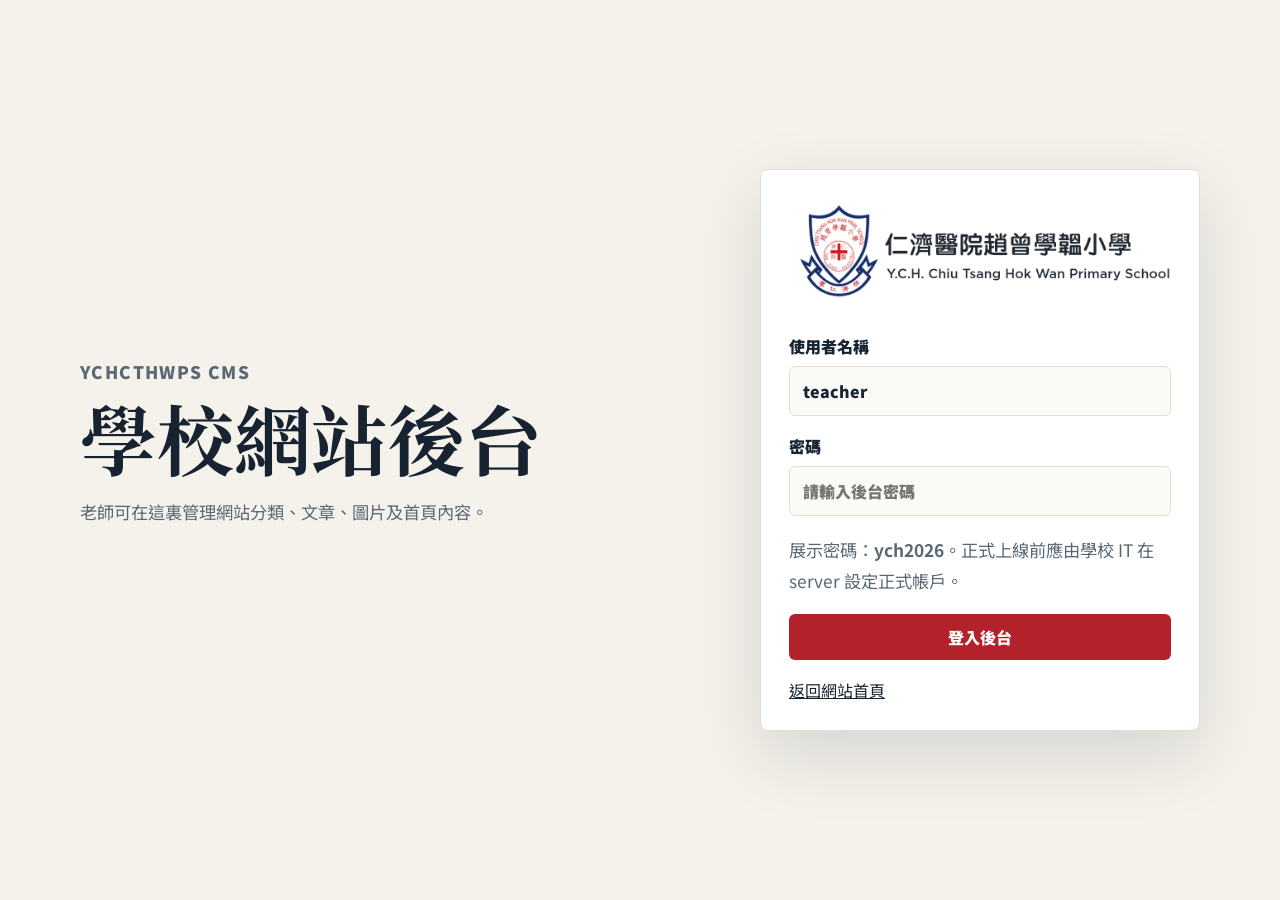
==== commit bf19cea0: "Add visual category CMS and imported school content" ====
--- a/admin.html
+++ b/admin.html
@@ -15,7 +15,7 @@
         <div>
           <p class="kicker">YCHCTHWPS CMS</p>
           <h1>學校網站後台</h1>
-          <p>老師可在這裏更新首頁文字、最新消息、入學資訊及聯絡提示。</p>
+          <p>老師可在這裏管理網站分類、文章、圖片及首頁內容。</p>
         </div>
 
         <form class="login-card" data-login-form>
@@ -40,8 +40,9 @@
           <img src="assets/school-logo.png" alt="仁濟醫院趙曾學韞小學校徽">
           <nav aria-label="後台分區">
             <a href="#hero">首頁主視覺</a>
+            <a href="#categories">網站分類</a>
             <a href="#about">關於趙小</a>
-            <a href="#news">最新消息</a>
+            <a href="#news">文章及內容</a>
             <a href="#campus">校園環境</a>
             <a href="#tender">招標公告</a>
             <a href="#admission">入學資訊</a>
@@ -66,6 +67,13 @@
 
           <p class="notice" data-mode-notice>如果網站放在支援 PHP 的學校 server，後台會把資料寫入 server database；本地靜態預覽時會暫存在目前瀏覽器，方便校方試流程。</p>
 
+          <section class="panel" id="categories">
+            <h2>網站分類</h2>
+            <p>管理主分類及子分類。文章可在下方「文章及內容」選擇所屬分類；刪除分類時，當中的文章會移至上一層分類。</p>
+            <div class="category-editor" data-category-editor></div>
+            <button type="button" class="outline" data-add-category>新增分類</button>
+          </section>
+
           <section class="panel" id="hero">
             <h2>首頁主視覺</h2>
             <label>英文副標<input name="hero.eyebrow"></label>
@@ -81,7 +89,7 @@
           </section>
 
           <section class="panel" id="news">
-            <h2>最新消息及文章</h2>
+            <h2>文章及內容</h2>
             <label>區塊標題<input name="news.heading"></label>
             <div class="subpanel">
               <h3>重點消息</h3>
@@ -92,7 +100,7 @@
               <label>連結<input name="news.featured.linkHref"></label>
             </div>
             <div class="subpanel">
-              <h3>文章/公告管理</h3>
+              <h3>文章／公告管理</h3>
               <div class="news-editor" data-news-editor></div>
               <button type="button" class="outline" data-add-news>新增文章/公告</button>
             </div>
@@ -157,7 +165,7 @@
 
     <div class="toast" data-toast hidden>已儲存內容。</div>
 
-    <script src="content-manager.js?v=20260611a"></script>
-    <script src="admin.js?v=20260611a"></script>
+    <script src="content-manager.js?v=20260917a"></script>
+    <script src="admin.js?v=20260917a"></script>
   </body>
 </html>
--- a/admin.css
+++ b/admin.css
@@ -276,6 +276,12 @@
   font-size: 1.8rem;
 }
 
+.panel > p {
+  margin: 0;
+  color: var(--ink-soft);
+  line-height: 1.7;
+}
+
 .subpanel {
   display: grid;
   gap: 16px;
@@ -292,6 +298,40 @@
 .news-editor {
   display: grid;
   gap: 14px;
+}
+
+.category-editor {
+  display: grid;
+  gap: 14px;
+}
+
+.category-item-editor {
+  display: grid;
+  grid-template-columns: repeat(2, minmax(0, 1fr));
+  gap: 12px;
+  align-items: start;
+  padding: 14px;
+  background: white;
+  border: 1px solid var(--line);
+  border-radius: 8px;
+}
+
+.category-item-editor > label:nth-child(3),
+.category-item-editor .checkbox-label {
+  grid-column: 1 / -1;
+}
+
+.category-id {
+  margin: 0;
+  align-self: center;
+  color: var(--ink-soft);
+  font-size: 0.82rem;
+}
+
+.remove-category {
+  color: var(--crimson);
+  background: white;
+  border: 1px solid rgba(179, 33, 43, 0.28);
 }
 
 .news-item-editor {
@@ -382,6 +422,10 @@
     grid-template-columns: 1fr;
   }
 
+  .category-item-editor {
+    grid-template-columns: 1fr;
+  }
+
   .news-item-editor .full-row {
     grid-column: auto;
   }
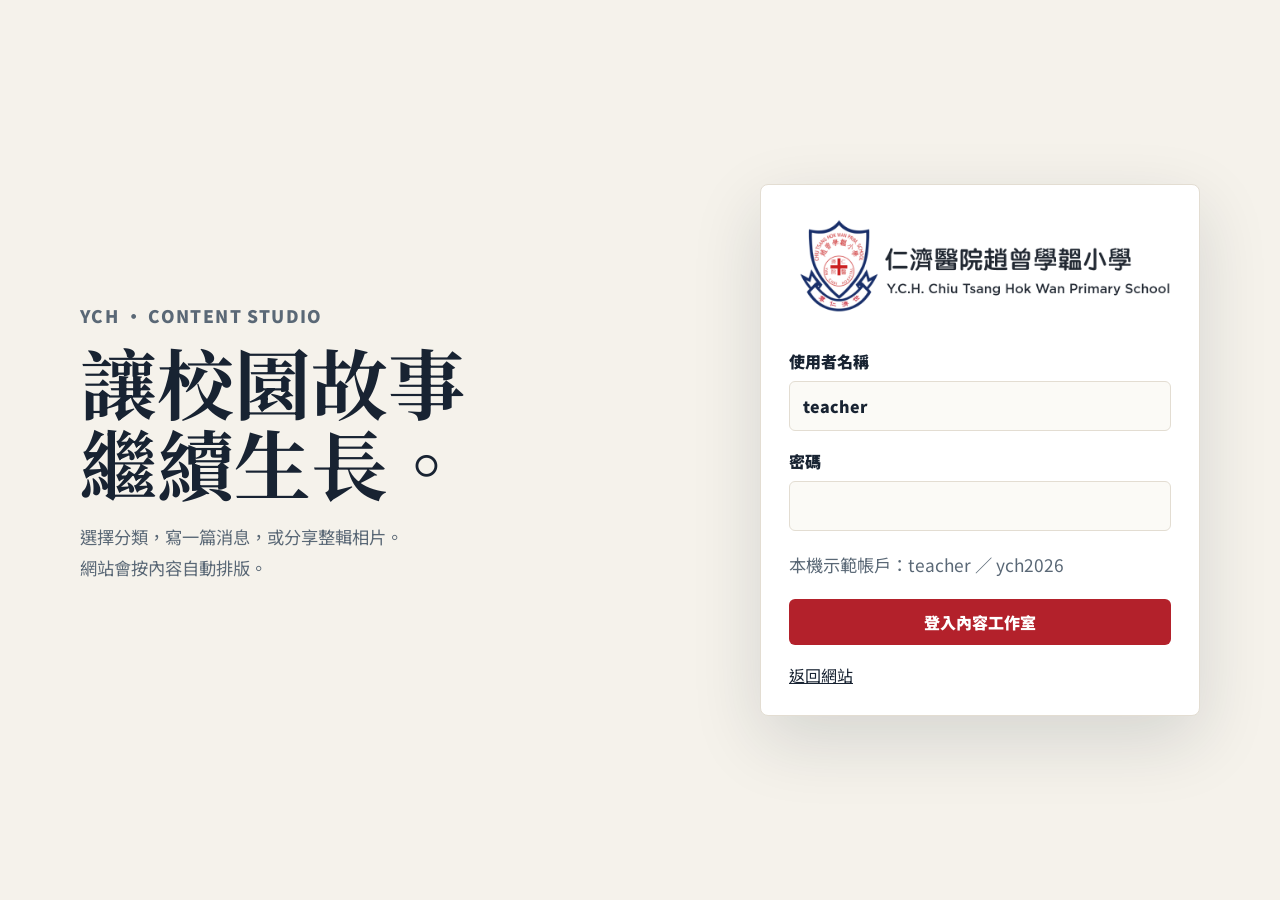
==== commit c2a4c22b: "Revamp school content pages and teacher CMS with editable media Add school photos and documents, edi" ====
--- a/admin.html
+++ b/admin.html
@@ -1,171 +1,98 @@
 <!doctype html>
 <html lang="zh-Hant-HK">
   <head>
-    <meta charset="utf-8">
-    <meta name="viewport" content="width=device-width, initial-scale=1">
-    <title>網站後台 | 仁濟醫院趙曾學韞小學</title>
-    <link rel="preconnect" href="https://fonts.googleapis.com">
-    <link rel="preconnect" href="https://fonts.gstatic.com" crossorigin>
-    <link href="https://fonts.googleapis.com/css2?family=Noto+Sans+HK:wght@400;500;700;900&family=Noto+Serif+HK:wght@700;900&display=swap" rel="stylesheet">
-    <link rel="stylesheet" href="admin.css">
+    <meta charset="utf-8" />
+    <meta name="viewport" content="width=device-width, initial-scale=1" />
+    <title>內容工作室 | 趙小老師後台</title>
+    <link
+      href="https://fonts.googleapis.com/css2?family=Noto+Sans+HK:wght@400;500;700;900&family=Noto+Serif+HK:wght@700;900&display=swap"
+      rel="stylesheet"
+    />
+    <link rel="stylesheet" href="admin.css" />
+    <link rel="stylesheet" href="studio.css?v=20260918b" />
+    <link rel="stylesheet" href="media.css?v=20260918b" />
   </head>
   <body>
-    <main class="admin-shell">
-      <section class="login-panel" data-login-panel>
-        <div>
-          <p class="kicker">YCHCTHWPS CMS</p>
-          <h1>學校網站後台</h1>
-          <p>老師可在這裏管理網站分類、文章、圖片及首頁內容。</p>
-        </div>
-
-        <form class="login-card" data-login-form>
-          <img src="assets/school-logo.png" alt="仁濟醫院趙曾學韞小學校徽">
-          <label>
-            使用者名稱
-            <input name="username" autocomplete="username" value="teacher" required>
-          </label>
-          <label>
-            密碼
-            <input name="password" type="password" autocomplete="current-password" placeholder="請輸入後台密碼" required>
-          </label>
-          <p class="hint">展示密碼：<strong>ych2026</strong>。正式上線前應由學校 IT 在 server 設定正式帳戶。</p>
-          <p class="error" data-login-error hidden>登入資料不正確。</p>
-          <button type="submit">登入後台</button>
-          <a href="index.html">返回網站首頁</a>
-        </form>
-      </section>
-
-      <section class="dashboard" data-dashboard hidden>
-        <aside class="sidebar">
-          <img src="assets/school-logo.png" alt="仁濟醫院趙曾學韞小學校徽">
-          <nav aria-label="後台分區">
-            <a href="#hero">首頁主視覺</a>
-            <a href="#categories">網站分類</a>
-            <a href="#about">關於趙小</a>
-            <a href="#news">文章及內容</a>
-            <a href="#campus">校園環境</a>
-            <a href="#tender">招標公告</a>
-            <a href="#admission">入學資訊</a>
-            <a href="#contact">聯絡提示</a>
-          </nav>
-          <button type="button" class="ghost" data-logout>登出</button>
-        </aside>
-
-        <form class="editor" data-editor-form>
-          <header class="editor-header">
-            <div>
-              <p class="kicker">Content Editor</p>
-              <h1>更新網站內容</h1>
-            </div>
-            <div class="header-actions">
-              <a class="outline" href="index.html" target="_blank" rel="noreferrer">預覽首頁</a>
-              <button type="button" class="outline" data-reset>重設</button>
-              <button type="button" class="outline" data-logout>登出</button>
-              <button type="submit">儲存</button>
-            </div>
-          </header>
-
-          <p class="notice" data-mode-notice>如果網站放在支援 PHP 的學校 server，後台會把資料寫入 server database；本地靜態預覽時會暫存在目前瀏覽器，方便校方試流程。</p>
-
-          <section class="panel" id="categories">
-            <h2>網站分類</h2>
-            <p>管理主分類及子分類。文章可在下方「文章及內容」選擇所屬分類；刪除分類時，當中的文章會移至上一層分類。</p>
-            <div class="category-editor" data-category-editor></div>
-            <button type="button" class="outline" data-add-category>新增分類</button>
-          </section>
-
-          <section class="panel" id="hero">
-            <h2>首頁主視覺</h2>
-            <label>英文副標<input name="hero.eyebrow"></label>
-            <label>主標題<input name="hero.title"></label>
-            <label>首頁簡介<textarea name="hero.copy" rows="3"></textarea></label>
-          </section>
-
-          <section class="panel" id="about">
-            <h2>關於趙小</h2>
-            <label>區塊標題<input name="about.heading"></label>
-            <label>段落一<textarea name="about.paragraph1" rows="3"></textarea></label>
-            <label>段落二<textarea name="about.paragraph2" rows="3"></textarea></label>
-          </section>
-
-          <section class="panel" id="news">
-            <h2>文章及內容</h2>
-            <label>區塊標題<input name="news.heading"></label>
-            <div class="subpanel">
-              <h3>重點消息</h3>
-              <label>日期/分類<input name="news.featured.date"></label>
-              <label>標題<input name="news.featured.title"></label>
-              <label>內容<textarea name="news.featured.copy" rows="4"></textarea></label>
-              <label>連結文字<input name="news.featured.linkLabel"></label>
-              <label>連結<input name="news.featured.linkHref"></label>
-            </div>
-            <div class="subpanel">
-              <h3>文章／公告管理</h3>
-              <div class="news-editor" data-news-editor></div>
-              <button type="button" class="outline" data-add-news>新增文章/公告</button>
-            </div>
-          </section>
-
-          <section class="panel" id="campus">
-            <h2>校園環境</h2>
-            <label>區塊標題<input name="campus.heading"></label>
-            <label>區塊簡介<textarea name="campus.copy" rows="3"></textarea></label>
-            <div class="subpanel">
-              <h3>圖片一</h3>
-              <label>圖片路徑<input name="campus.images.0.src"></label>
-              <label>替代文字<input name="campus.images.0.alt"></label>
-              <label>圖片標題<input name="campus.images.0.title"></label>
-              <label>上載圖片<input type="file" accept="image/*" data-image-upload data-image-target="campus.images.0.src"></label>
-            </div>
-            <div class="subpanel">
-              <h3>圖片二</h3>
-              <label>圖片路徑<input name="campus.images.1.src"></label>
-              <label>替代文字<input name="campus.images.1.alt"></label>
-              <label>圖片標題<input name="campus.images.1.title"></label>
-              <label>上載圖片<input type="file" accept="image/*" data-image-upload data-image-target="campus.images.1.src"></label>
-            </div>
-          </section>
-
-          <section class="panel" id="tender">
-            <h2>招標及行政公告頁</h2>
-            <label>英文/分類副標<input name="tender.eyebrow"></label>
-            <label>頁面標題<input name="tender.title"></label>
-            <label>頁面摘要<textarea name="tender.summary" rows="3"></textarea></label>
-            <label>頁面圖片路徑<input name="tender.image"></label>
-            <label>圖片替代文字<input name="tender.imageAlt"></label>
-            <label>上載頁面圖片<input type="file" accept="image/*" data-image-upload data-image-target="tender.image"></label>
-            <label>詳細內容<textarea name="tender.content" rows="7"></textarea></label>
-            <label>查詢資料<textarea name="tender.contact" rows="3"></textarea></label>
-          </section>
-
-          <section class="panel" id="admission">
-            <h2>入學資訊</h2>
-            <label>標題<input name="admission.heading"></label>
-            <label>內容<textarea name="admission.copy" rows="4"></textarea></label>
-          </section>
-
-          <section class="panel" id="contact">
-            <h2>聯絡資料</h2>
-            <label>標題<input name="contact.heading"></label>
-            <label>簡介<textarea name="contact.copy" rows="3"></textarea></label>
-            <label>地址<input name="contact.address"></label>
-            <label>電話<input name="contact.phone"></label>
-            <label>傳真<input name="contact.fax"></label>
-            <label>電郵<input name="contact.email"></label>
-          </section>
-
-          <section class="panel export-panel">
-            <h2>匯出正式內容</h2>
-            <p>按下匯出後，會下載一份新的 `site-content.json`。正式網站可把它放回 `data/site-content.json` 取代舊內容。</p>
-            <button type="button" class="outline" data-export>下載 JSON</button>
-          </section>
-        </form>
-      </section>
-    </main>
-
-    <div class="toast" data-toast hidden>已儲存內容。</div>
-
-    <script src="content-manager.js?v=20260917a"></script>
-    <script src="admin.js?v=20260917a"></script>
+    <section class="login-panel" data-login-panel>
+      <div>
+        <p class="kicker">YCH · CONTENT STUDIO</p>
+        <h1>讓校園故事<br />繼續生長。</h1>
+        <p>
+          選擇分類，寫一篇消息，或分享整輯相片。<br />網站會按內容自動排版。
+        </p>
+      </div>
+      <form class="login-card" data-login-form>
+        <img src="assets/school-logo.png" alt="仁濟醫院趙曾學韞小學" /><label
+          >使用者名稱<input
+            name="username"
+            autocomplete="username"
+            value="teacher"
+            required /></label
+        ><label
+          >密碼<input
+            type="password"
+            name="password"
+            autocomplete="current-password"
+            required
+        /></label>
+        <p class="hint" data-demo-hint hidden>
+          本機示範帳戶：teacher ／ ych2026
+        </p>
+        <p class="error" data-login-error hidden></p>
+        <button type="submit">登入內容工作室</button
+        ><a href="index.html">返回網站</a>
+      </form>
+    </section>
+    <div class="studio" data-dashboard hidden>
+      <aside class="studio-sidebar">
+        <a href="index.html"
+          ><img src="assets/school-logo.png" alt="學校首頁"
+        /></a>
+        <p class="kicker">網站內容分類</p>
+        <nav data-category-tree aria-label="網站分類"></nav>
+        <button type="button" class="outline" data-add-category>
+          ＋ 新增分類</button
+        ><button type="button" class="outline" data-settings>
+          首頁及聯絡設定</button
+        ><button type="button" class="outline" data-help>操作小提示</button
+        ><button type="button" class="outline" data-logout>登出</button>
+      </aside>
+      <main class="studio-main">
+        <header class="studio-header">
+          <div>
+            <p class="kicker">CONTENT STUDIO</p>
+            <h1 data-workspace-title>內容工作室</h1>
+            <p data-save-state aria-live="polite">已載入內容</p>
+          </div>
+          <div class="studio-actions">
+            <button class="outline" type="button" data-undo hidden>
+              復原移除</button
+            ><button class="outline" type="button" data-preview>
+              預覽頁面 ↗</button
+            ><button type="button" data-save>儲存所有修改</button>
+          </div>
+        </header>
+        <p class="mode-notice" data-mode-notice></p>
+        <div data-workspace></div>
+      </main>
+    </div>
+    <dialog class="help-dialog" data-help-dialog>
+      <h2>更新網站，只需三步</h2>
+      <ol>
+        <li>在左邊選擇網站分類。分類名稱與前台相同。</li>
+        <li>
+          按「新增文章」或「新增相簿」，填寫標題，再加入文字、圖片、相簿、文件或步驟。
+        </li>
+        <li>選擇「已發布」並按「儲存所有修改」。草稿只在後台及預覽顯示。</li>
+      </ol>
+      <p>
+        相簿可一次選取多張相片，每張都有獨立說明；上下箭嘴可調整相片、段落及文章次序。分類設定可更改前台版面。
+      </p>
+      <p>新增內容沒有固定張數或篇數限制；實際容量以瀏覽器或學校伺服器為準。</p>
+      <button type="button" data-close-help>明白</button>
+    </dialog>
+    <div class="toast" data-toast role="status" hidden></div>
+    <script src="content-manager.js?v=20260918b"></script>
+    <script src="admin.js?v=20260918b"></script>
   </body>
 </html>
--- a/studio.css
+++ b/studio.css
@@ -0,0 +1,552 @@
+.studio {
+  display: grid;
+  grid-template-columns: 265px minmax(0, 1fr);
+  min-height: 100vh;
+}
+.studio-sidebar {
+  background: #fff;
+  border-right: 1px solid var(--line);
+  padding: 24px 18px;
+  position: sticky;
+  top: 0;
+  height: 100vh;
+  overflow-y: auto;
+}
+.studio-sidebar > a img {
+  width: 100%;
+  margin-bottom: 28px;
+}
+.studio-sidebar .kicker {
+  padding-left: 8px;
+}
+.studio-sidebar > button {
+  width: 100%;
+  margin-top: 12px;
+  font-size: 0.8rem;
+}
+.tree-item {
+  display: flex;
+  align-items: center;
+  justify-content: space-between;
+  width: 100%;
+  background: transparent;
+  color: var(--ink-soft);
+  font-weight: 500;
+  border-radius: 3px;
+  text-align: left;
+  min-height: 38px;
+  padding: 8px 8px 8px calc(8px + var(--depth) * 12px);
+  font-size: 0.8rem;
+  gap: 8px;
+}
+.tree-item small {
+  font-size: 0.66rem;
+  background: var(--paper);
+  padding: 2px 5px;
+}
+.tree-item.selected {
+  background: #f5e7e5;
+  color: var(--crimson);
+  font-weight: 900;
+}
+.tree-item:hover {
+  background: var(--paper);
+}
+.studio-main {
+  padding: 30px clamp(20px, 3.4vw, 54px) 80px;
+  min-width: 0;
+  max-width: 1500px;
+}
+.studio-header {
+  display: flex;
+  justify-content: space-between;
+  gap: 24px;
+  align-items: center;
+  position: sticky;
+  top: 0;
+  z-index: 5;
+  padding: 14px 0 20px;
+  background: var(--paper);
+}
+.studio-header h1 {
+  font-size: 1.8rem;
+}
+.studio-header [data-save-state] {
+  font-size: 0.72rem;
+  color: var(--ink-soft);
+  margin: 8px 0 0;
+}
+.studio-actions {
+  display: flex;
+  flex-wrap: wrap;
+  gap: 8px;
+}
+.studio-actions button {
+  font-size: 0.8rem;
+  min-height: 42px;
+}
+.mode-notice {
+  padding: 13px 18px;
+  background: #e8eee8;
+  color: #31584f;
+  font-size: 0.78rem;
+  line-height: 1.8;
+  margin: 0 0 24px;
+}
+.studio-panel {
+  background: #fff;
+  border: 1px solid var(--line);
+  margin-bottom: 24px;
+  scroll-margin-top: 140px;
+}
+.studio-panel > summary {
+  list-style: none;
+  display: flex;
+  justify-content: space-between;
+  gap: 16px;
+  padding: 24px;
+  cursor: pointer;
+}
+.studio-panel > summary > span {
+  font-size: 0.8rem;
+  color: var(--ink-soft);
+}
+.panel-body {
+  padding: 26px;
+  display: grid;
+  gap: 20px;
+}
+.panel-body h2 {
+  font-size: 1.5rem;
+}
+.panel-body h3 {
+  margin: 12px 0 0;
+}
+.panel-heading {
+  padding: 24px;
+  display: flex;
+  justify-content: space-between;
+  align-items: center;
+  gap: 20px;
+  border-bottom: 1px solid var(--line);
+}
+.panel-heading h2 {
+  font-size: 1.4rem;
+}
+.panel-heading p {
+  color: var(--ink-soft);
+  font-size: 0.78rem;
+  margin: 8px 0 0;
+}
+.field-grid {
+  display: grid;
+  grid-template-columns: 1fr 1fr;
+  gap: 20px;
+}
+.studio label {
+  font-size: 0.8rem;
+}
+.studio input,
+.studio textarea,
+.studio select {
+  font-weight: 400;
+  font-size: 0.88rem;
+  background: #fcfbf8;
+}
+.studio textarea {
+  line-height: 1.8;
+}
+.check-field {
+  display: flex;
+  align-items: center;
+  gap: 10px;
+}
+.check-field input {
+  width: 18px;
+  height: 18px;
+}
+.check-row {
+  display: flex;
+  gap: 24px;
+  flex-wrap: wrap;
+}
+.content-search {
+  padding: 20px 24px;
+}
+.content-table {
+  padding: 0 24px 24px;
+}
+.content-row {
+  display: flex;
+  gap: 16px;
+  align-items: center;
+  padding: 15px 0;
+  border-bottom: 1px solid var(--line);
+}
+.row-thumbnail {
+  width: 74px;
+  height: 60px;
+  object-fit: cover;
+}
+.row-type {
+  width: 74px;
+  height: 60px;
+  background: #eee9de;
+  display: grid;
+  place-items: center;
+  font-size: 0.8rem;
+  color: var(--ink-soft);
+  flex-shrink: 0;
+}
+.article-select {
+  padding: 0;
+  min-height: 44px;
+  flex: 1;
+  text-align: left;
+  border: 0;
+  background: none;
+  color: var(--ink);
+  font-weight: 500;
+}
+.article-select strong {
+  display: block;
+  font-size: 0.92rem;
+  line-height: 1.6;
+}
+.article-select small {
+  display: block;
+  color: var(--ink-soft);
+  font-size: 0.7rem;
+  margin-top: 6px;
+}
+.article-select:hover strong {
+  color: var(--crimson);
+}
+.row-controls {
+  display: flex;
+  gap: 6px;
+  flex-wrap: wrap;
+  justify-content: end;
+}
+.small-button {
+  padding: 7px 10px;
+  min-height: 32px;
+  border: 1px solid var(--line);
+  color: var(--ink-soft);
+  background: #fff;
+  font-size: 0.72rem;
+  font-weight: 500;
+}
+.danger {
+  color: #a51f2f;
+}
+.small-button:disabled,
+button:disabled {
+  opacity: 0.4;
+  cursor: not-allowed;
+}
+.blocks-editor {
+  display: grid;
+  gap: 18px;
+}
+.block-editor {
+  border: 1px solid var(--line);
+}
+.block-editor > summary {
+  cursor: pointer;
+  display: flex;
+  justify-content: space-between;
+  gap: 18px;
+  padding: 15px 18px;
+  background: #f1eee7;
+  font-size: 0.82rem;
+  font-weight: 700;
+}
+.block-editor > summary > span:last-child {
+  font-size: 0.7rem;
+  font-weight: 400;
+  color: var(--ink-soft);
+}
+.block-editor-body {
+  display: grid;
+  gap: 18px;
+  padding: 18px;
+}
+.asset-field {
+  display: grid;
+  grid-template-columns: 140px minmax(0, 1fr);
+  gap: 18px;
+  padding: 18px;
+  background: #f7f5f0;
+  border: 1px solid var(--line);
+}
+.asset-preview {
+  width: 140px;
+  height: 125px;
+  object-fit: contain;
+  background: #e9e5db;
+}
+.asset-placeholder {
+  width: 140px;
+  height: 125px;
+  display: grid;
+  place-items: center;
+  color: var(--ink-soft);
+  font-size: 0.75rem;
+  background: #e9e5db;
+}
+.asset-field > div:last-child {
+  display: grid;
+  gap: 12px;
+  min-width: 0;
+}
+.asset-field input[type="file"] {
+  padding: 8px;
+  font-size: 0.74rem;
+}
+.asset-field summary {
+  cursor: pointer;
+  font-size: 0.7rem;
+  color: var(--ink-soft);
+  margin: 8px 0;
+}
+.asset-field .small-button {
+  justify-self: start;
+}
+.gallery-editor {
+  display: grid;
+  gap: 18px;
+}
+.gallery-edit-item {
+  display: grid;
+  gap: 12px;
+  border: 1px solid var(--line);
+  padding: 14px;
+}
+.gallery-edit-item .asset-field {
+  border: 0;
+  padding: 0;
+}
+.upload-zone {
+  padding: 22px;
+  border: 1px dashed var(--green);
+  background: #eef4ee;
+  line-height: 1.8;
+}
+.upload-zone input {
+  background: #fff;
+}
+.line-editor {
+  padding: 18px;
+  border: 1px solid var(--line);
+  display: grid;
+  gap: 15px;
+}
+.add-block-bar {
+  display: flex;
+  align-items: end;
+  gap: 16px;
+  padding: 22px;
+  background: #e8eee8;
+}
+.add-block-bar label {
+  flex: 1;
+}
+.editor-bottom {
+  display: flex;
+  justify-content: space-between;
+  gap: 12px;
+  padding-top: 22px;
+  border-top: 1px solid var(--line);
+}
+.advanced {
+  display: grid;
+  gap: 18px;
+  font-size: 0.8rem;
+  color: var(--ink-soft);
+}
+.advanced summary {
+  cursor: pointer;
+  margin-bottom: 18px;
+}
+.advanced label + label {
+  margin-top: 18px;
+}
+.help-dialog {
+  max-width: 620px;
+  width: 90vw;
+  border: 0;
+  padding: 32px;
+  color: var(--ink);
+  line-height: 1.9;
+  background: var(--paper);
+}
+.help-dialog::backdrop {
+  background: #172840a0;
+}
+.help-dialog h2 {
+  font-size: 1.6rem;
+}
+.help-dialog li {
+  padding: 8px 0;
+}
+.help-dialog p {
+  font-size: 0.9rem;
+}
+.empty-hint {
+  padding: 24px;
+  color: var(--ink-soft);
+  line-height: 1.8;
+}
+.toast {
+  max-width: min(600px, calc(100vw - 32px));
+  white-space: normal;
+  z-index: 50;
+  line-height: 1.7;
+}
+.article-edit-panel {
+  border-top: 3px solid var(--crimson);
+}
+[data-article-editor] {
+  scroll-margin-top: 135px;
+}
+.studio .panel-body > p {
+  line-height: 1.8;
+}
+.studio [data-preview] {
+  background: white;
+}
+@media (max-width: 1050px) {
+  .studio {
+    grid-template-columns: 210px minmax(0, 1fr);
+  }
+  .studio-header {
+    align-items: start;
+    flex-direction: column;
+    gap: 12px;
+  }
+  .studio-main {
+    padding: 20px;
+  }
+  .field-grid {
+    grid-template-columns: 1fr;
+  }
+  .panel-heading {
+    align-items: start;
+    flex-direction: column;
+  }
+  .asset-field {
+    grid-template-columns: 100px minmax(0, 1fr);
+  }
+  .asset-preview,
+  .asset-placeholder {
+    width: 100px;
+    height: 100px;
+  }
+}
+@media (max-width: 700px) {
+  .studio {
+    display: block;
+  }
+  .studio-sidebar {
+    position: static;
+    height: auto;
+    padding: 16px;
+  }
+  .studio-sidebar > a img {
+    width: 230px;
+    margin: 0 0 16px;
+  }
+  .studio-sidebar nav {
+    display: flex;
+    gap: 6px;
+    overflow-x: auto;
+    padding-bottom: 12px;
+    max-height: 160px;
+    flex-wrap: wrap;
+  }
+  .tree-item {
+    width: auto;
+    white-space: nowrap;
+    padding: 8px;
+    font-size: 0.74rem;
+    border: 1px solid var(--line);
+  }
+  .studio-sidebar > button {
+    width: auto;
+    margin: 6px 4px 0 0;
+    padding: 8px;
+    font-size: 0.72rem;
+    min-height: 36px;
+  }
+  .studio-header {
+    position: static;
+  }
+  .studio-main {
+    padding: 14px;
+  }
+  .panel-body,
+  .panel-heading {
+    padding: 18px;
+  }
+  .studio-panel > summary {
+    padding: 18px;
+    flex-direction: column;
+    gap: 8px;
+  }
+  .content-search {
+    padding: 16px;
+  }
+  .content-table {
+    padding: 0 16px 16px;
+  }
+  .content-row {
+    gap: 10px;
+  }
+  .content-row > .row-controls {
+    max-width: 34px;
+  }
+  .row-thumbnail,
+  .row-type {
+    width: 48px;
+    height: 48px;
+  }
+  .asset-field {
+    grid-template-columns: 1fr;
+  }
+  .asset-preview {
+    width: 100%;
+    height: 160px;
+  }
+  .asset-placeholder {
+    width: 100%;
+    height: 80px;
+  }
+  .add-block-bar {
+    padding: 16px;
+    flex-direction: column;
+    align-items: stretch;
+  }
+  .editor-bottom {
+    flex-direction: column;
+  }
+  .block-editor-body {
+    padding: 12px;
+  }
+  .gallery-edit-item {
+    padding: 10px;
+  }
+  .studio-actions {
+    width: 100%;
+  }
+  .studio-actions button {
+    flex: 1;
+  }
+  .login-panel {
+    grid-template-columns: 1fr;
+    padding: 36px 0;
+  }
+  .login-panel h1 {
+    font-size: 2.5rem;
+  }
+}
--- a/media.css
+++ b/media.css
@@ -0,0 +1,60 @@
+/* Pixel-preserving display rotation. Original school photos are never rewritten. */
+.oriented-media {
+  display: block;
+  position: relative;
+  width: 100%;
+  height: 300px;
+  overflow: hidden;
+  background: #e9e5db;
+}
+.oriented-media > img {
+  position: absolute !important;
+  top: 50%;
+  left: 50%;
+  max-width: none !important;
+  max-height: none !important;
+  aspect-ratio: auto !important;
+  margin: 0 !important;
+  object-fit: contain !important;
+  transform: translate(-50%, -50%) rotate(var(--image-angle));
+}
+.photo-open > .oriented-media {
+  position: relative;
+  inset: auto;
+  padding: 0;
+  width: 100%;
+  height: 300px;
+  background: #e9e5db;
+}
+.photo-viewer .oriented-media {
+  height: 70svh;
+  width: 100%;
+}
+.oriented-media.asset-preview {
+  width: 140px;
+  height: 120px;
+}
+.oriented-media.row-thumbnail {
+  width: 58px;
+  height: 58px;
+}
+.story-cover .oriented-media {
+  height: 520px;
+}
+.hero .oriented-media.hero-image {
+  position: absolute;
+  inset: 0;
+  width: 100%;
+  height: 100%;
+}
+.hero .oriented-media.hero-image > img {
+  object-fit: cover !important;
+}
+@media (max-width: 600px) {
+  .photo-open > .oriented-media {
+    height: 240px;
+  }
+  .story-cover .oriented-media {
+    height: 340px;
+  }
+}
